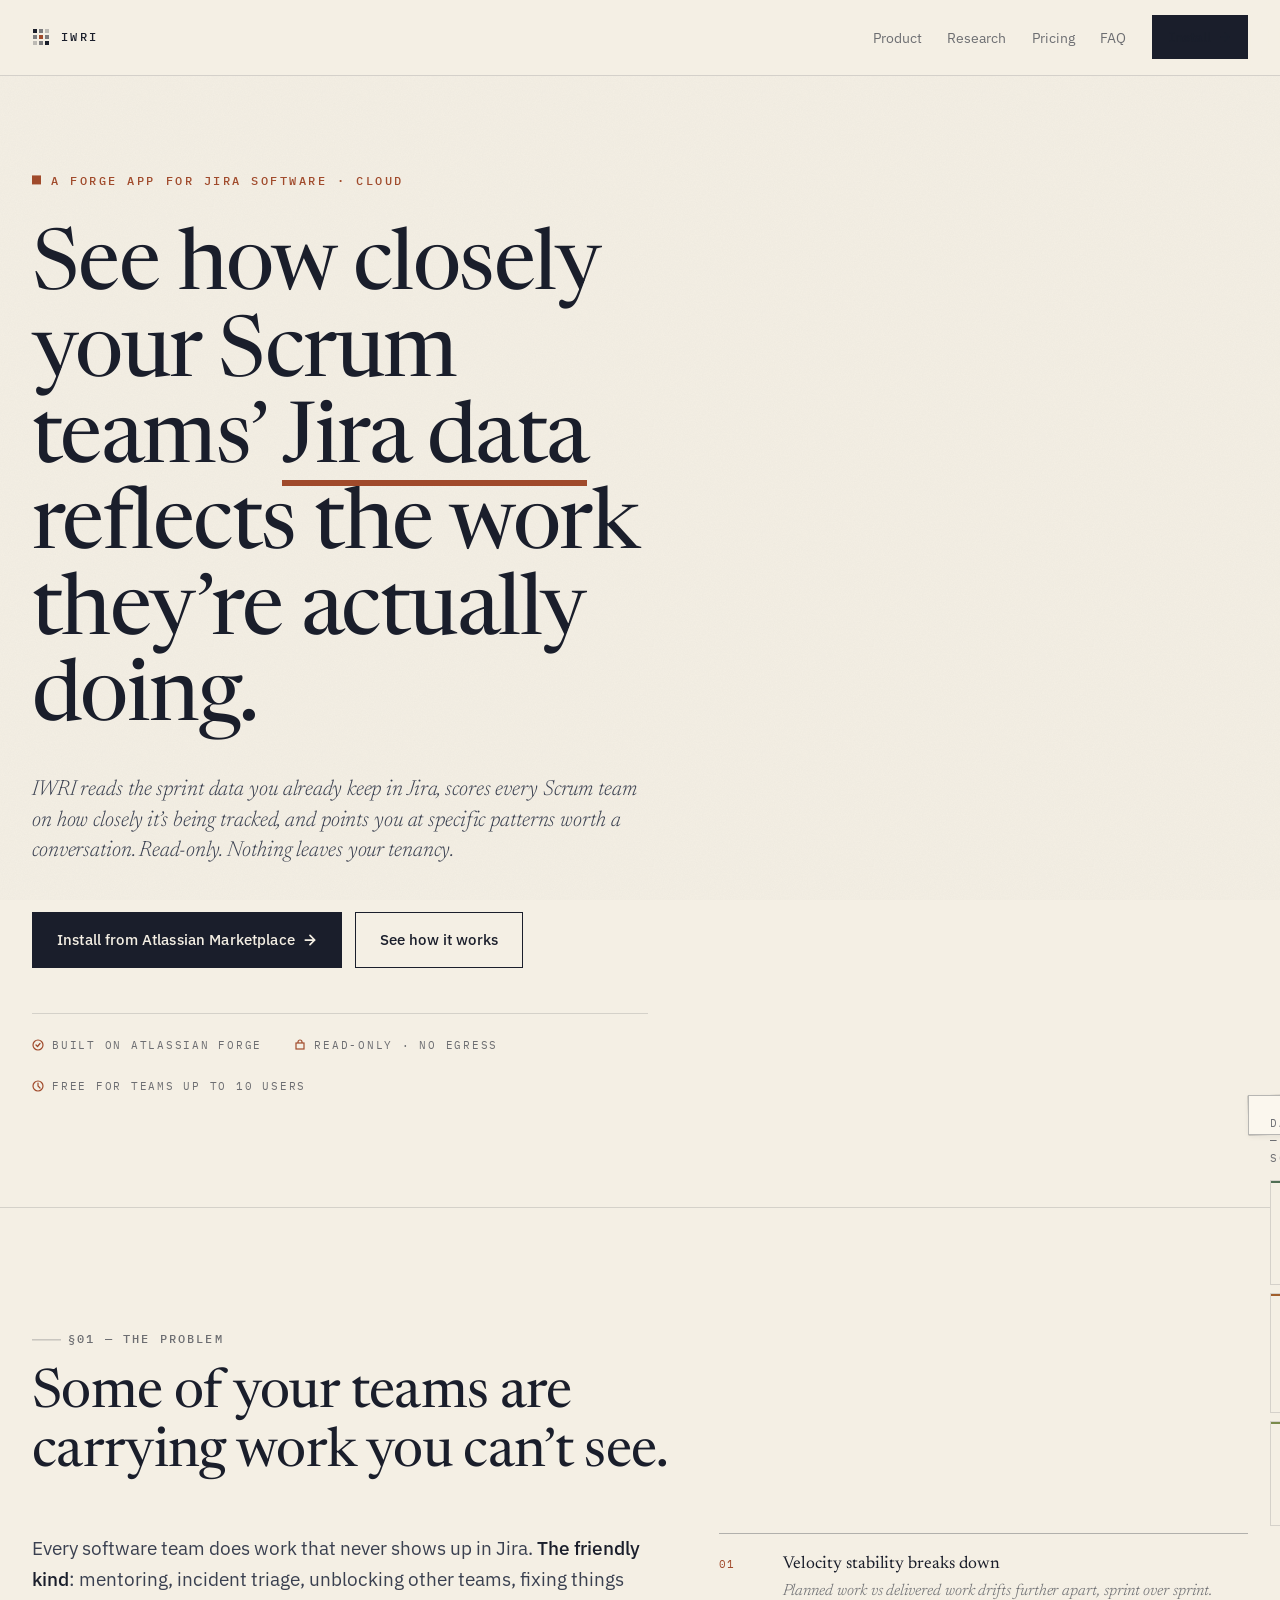
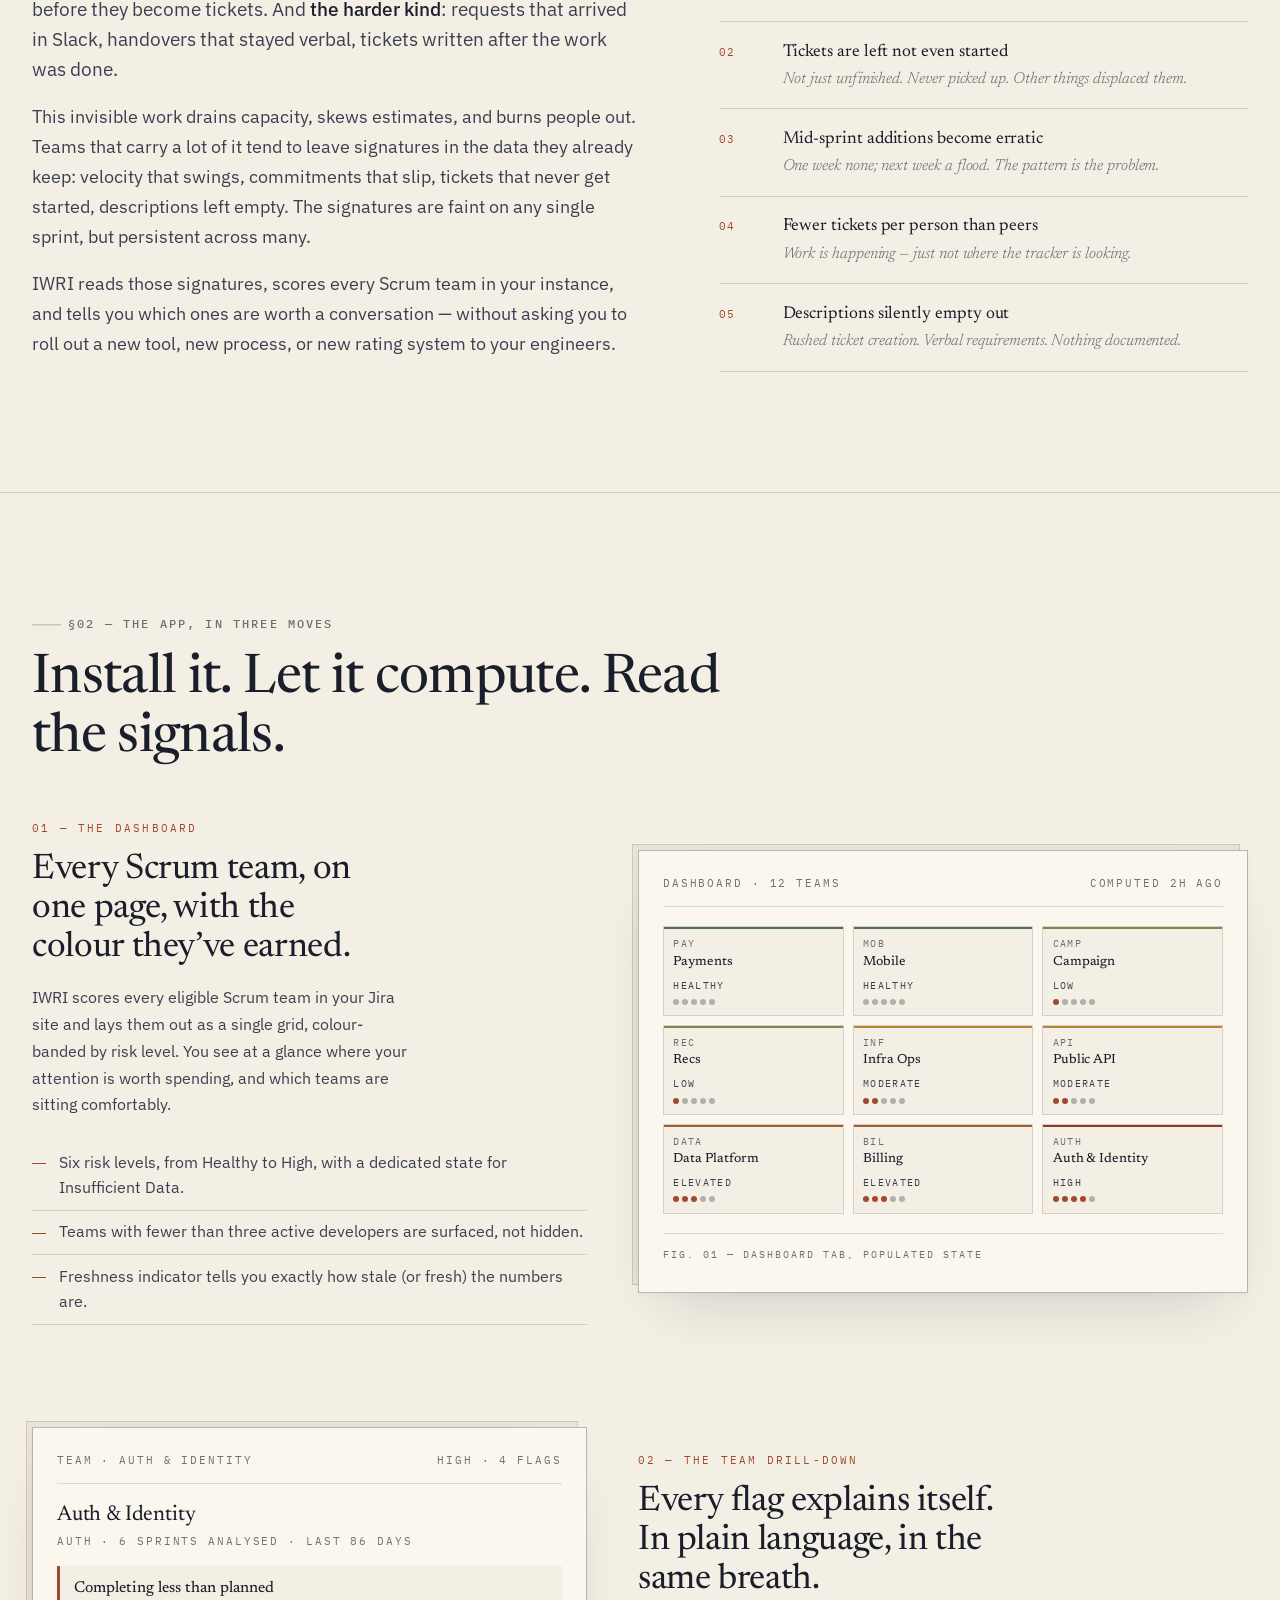
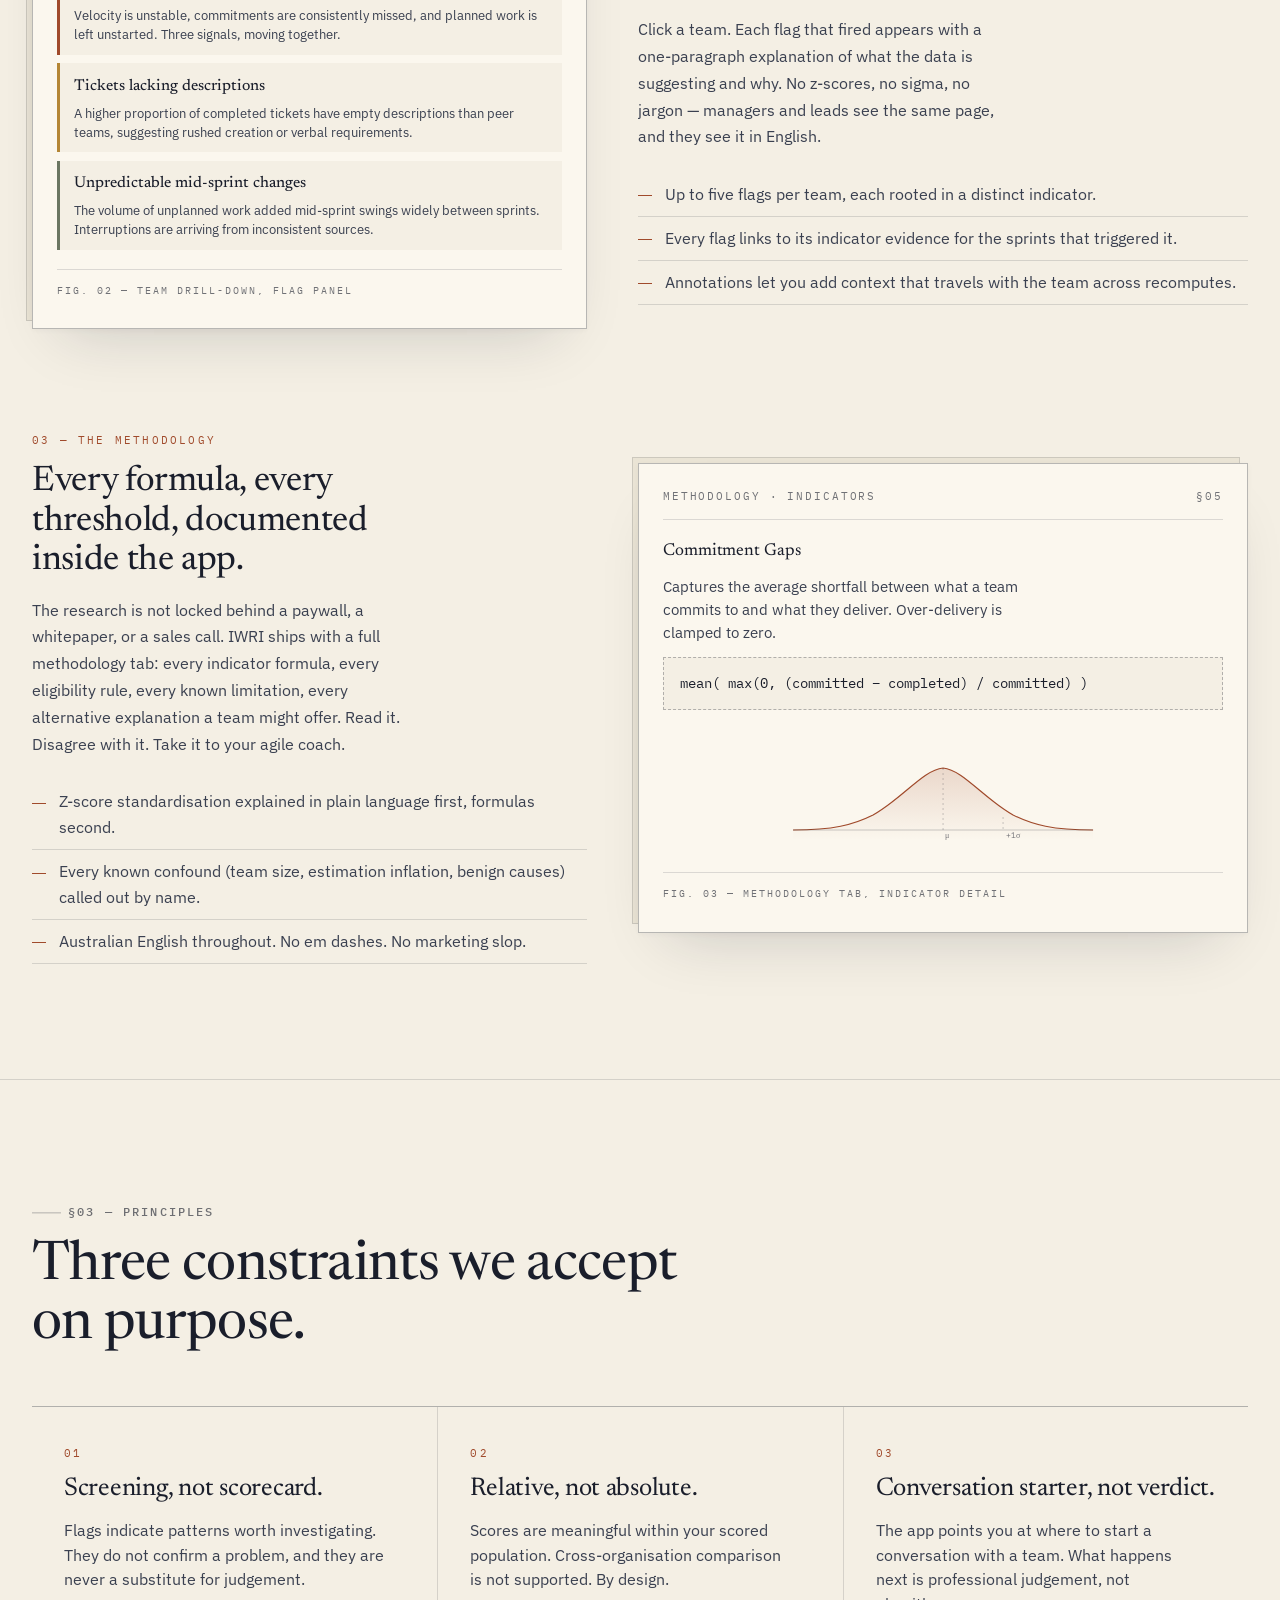
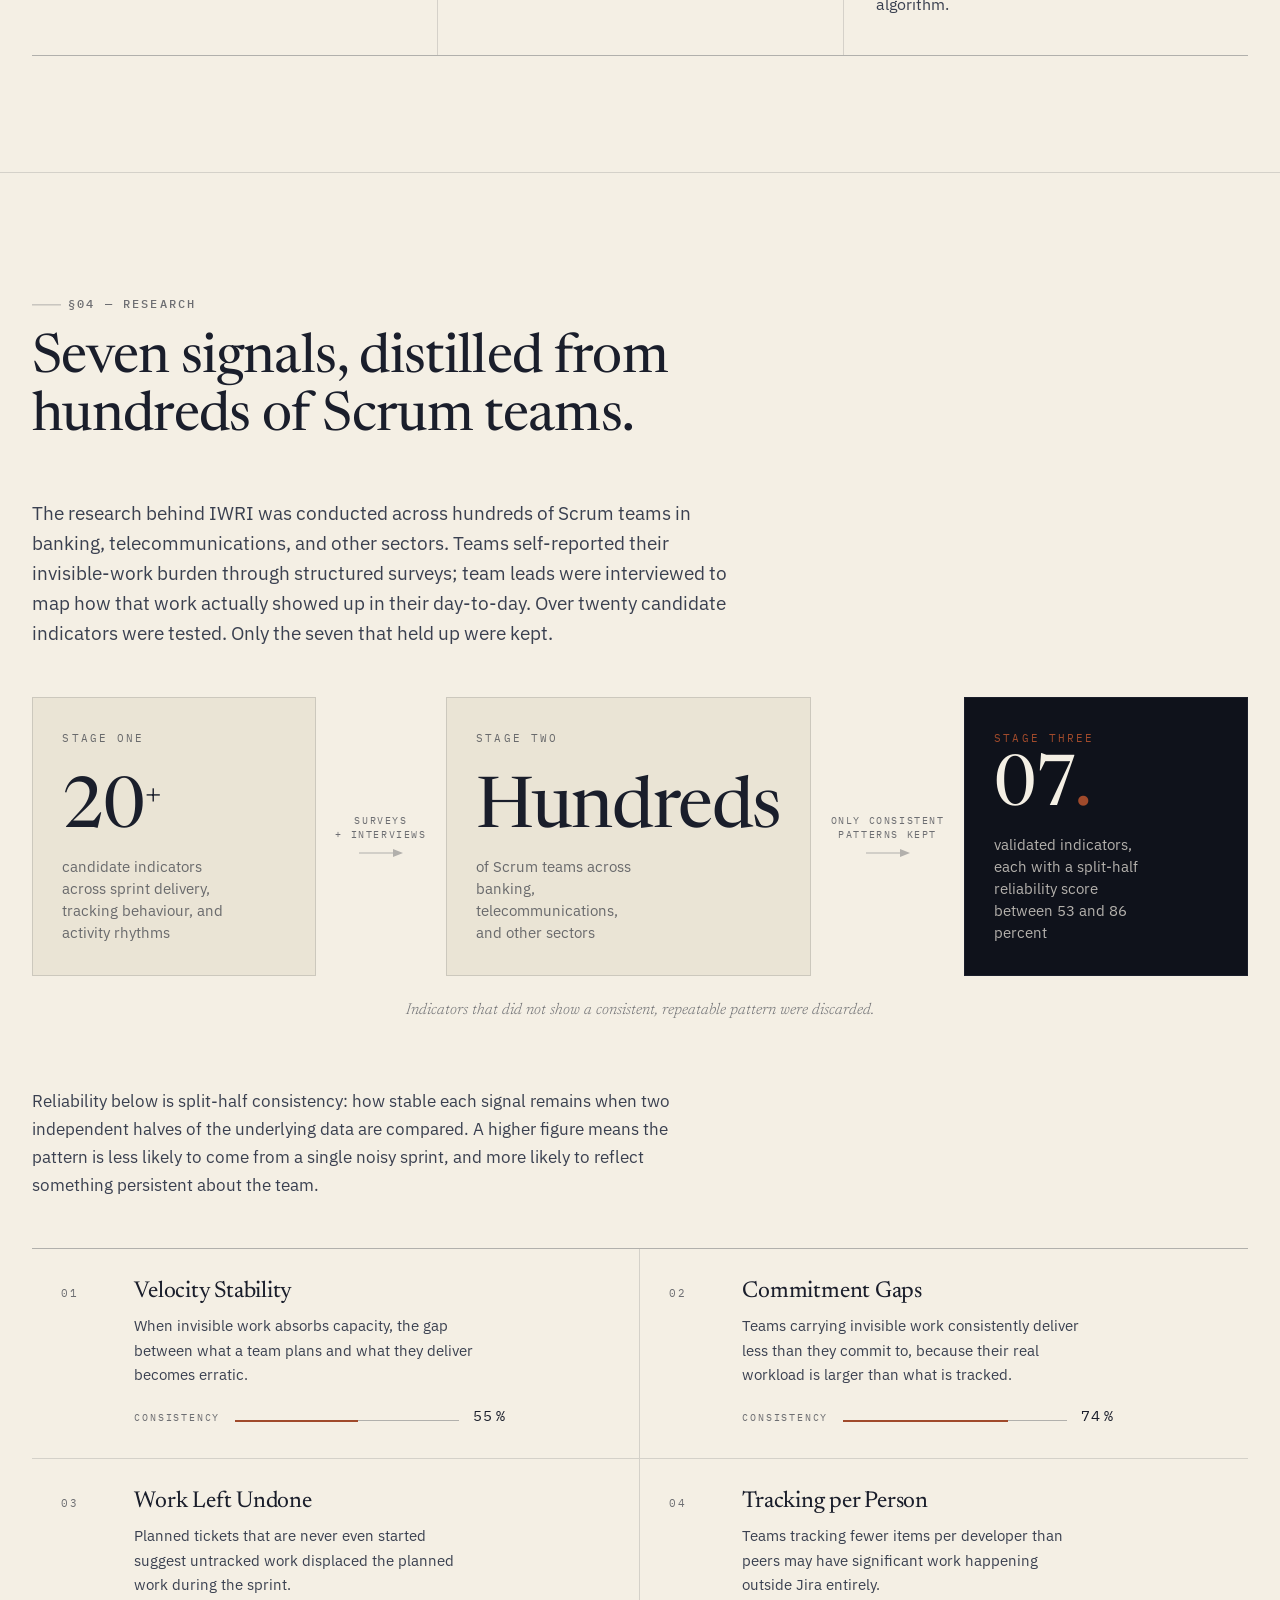
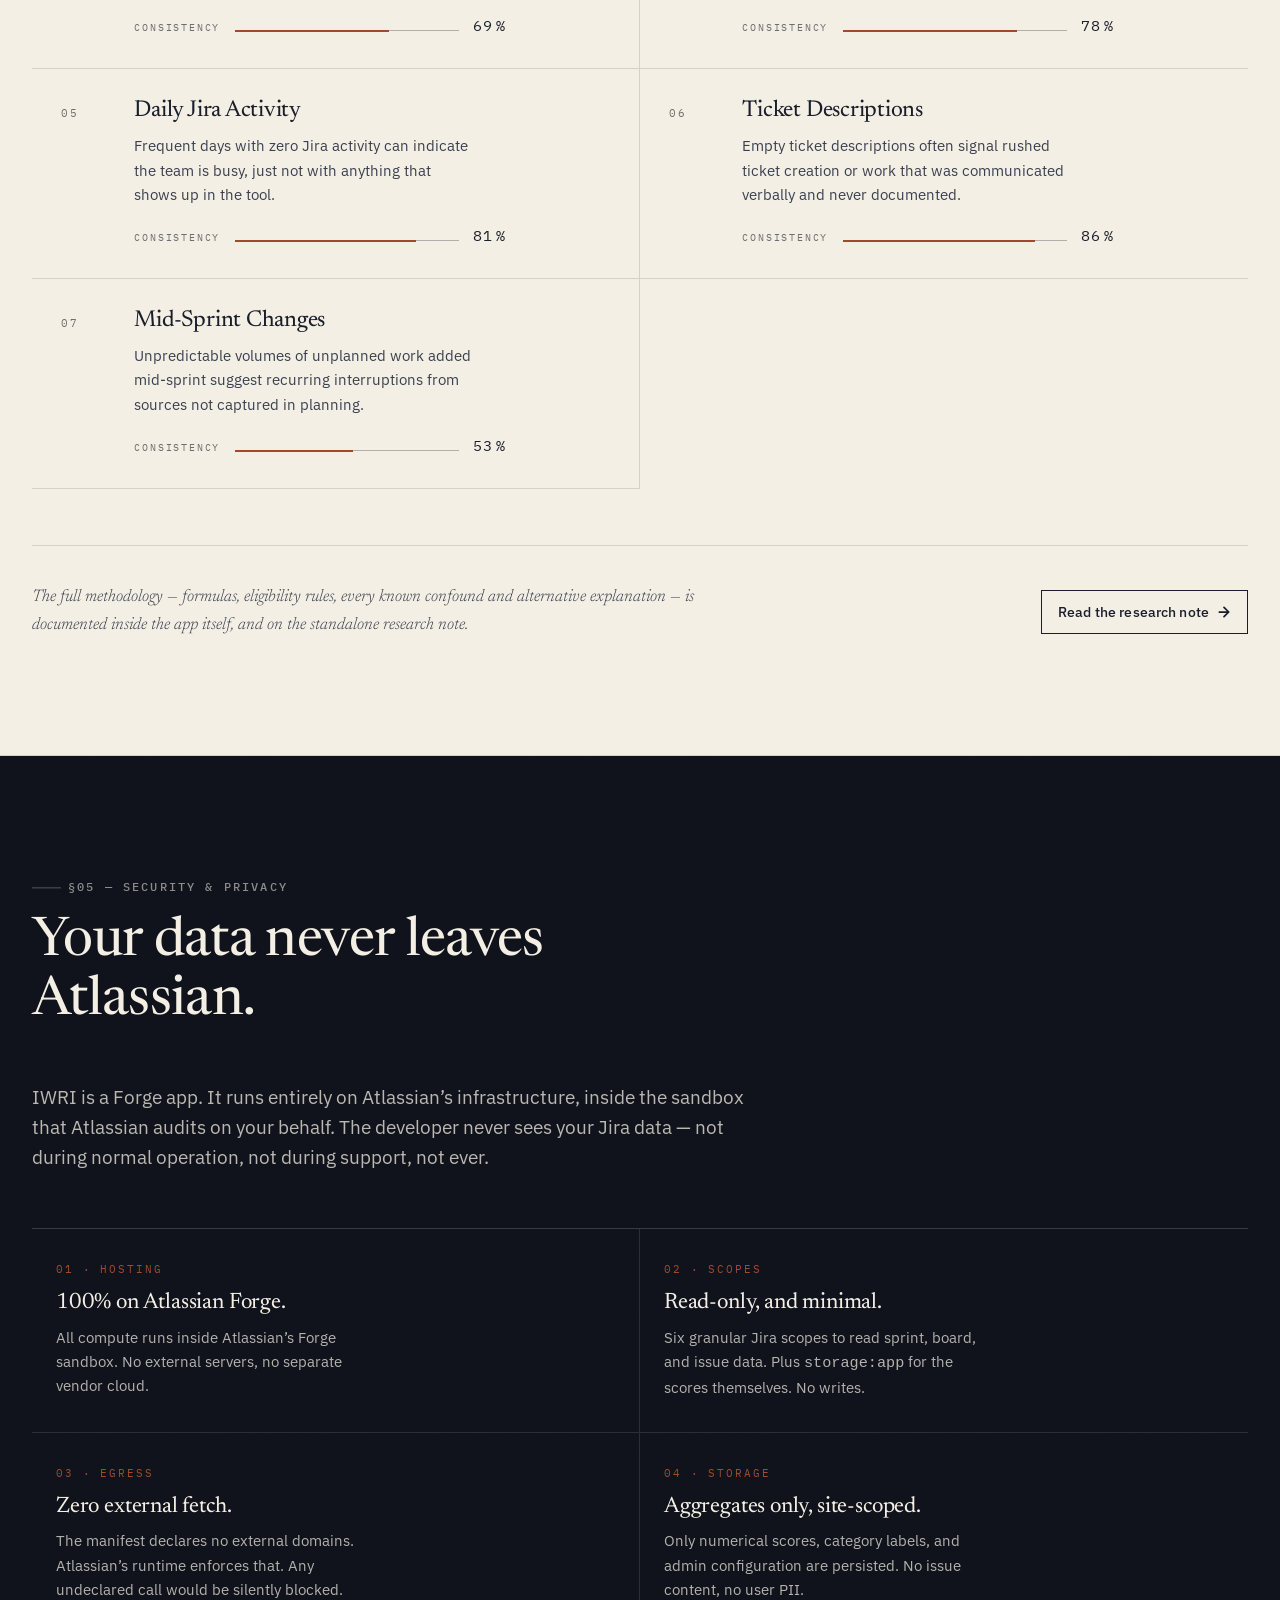
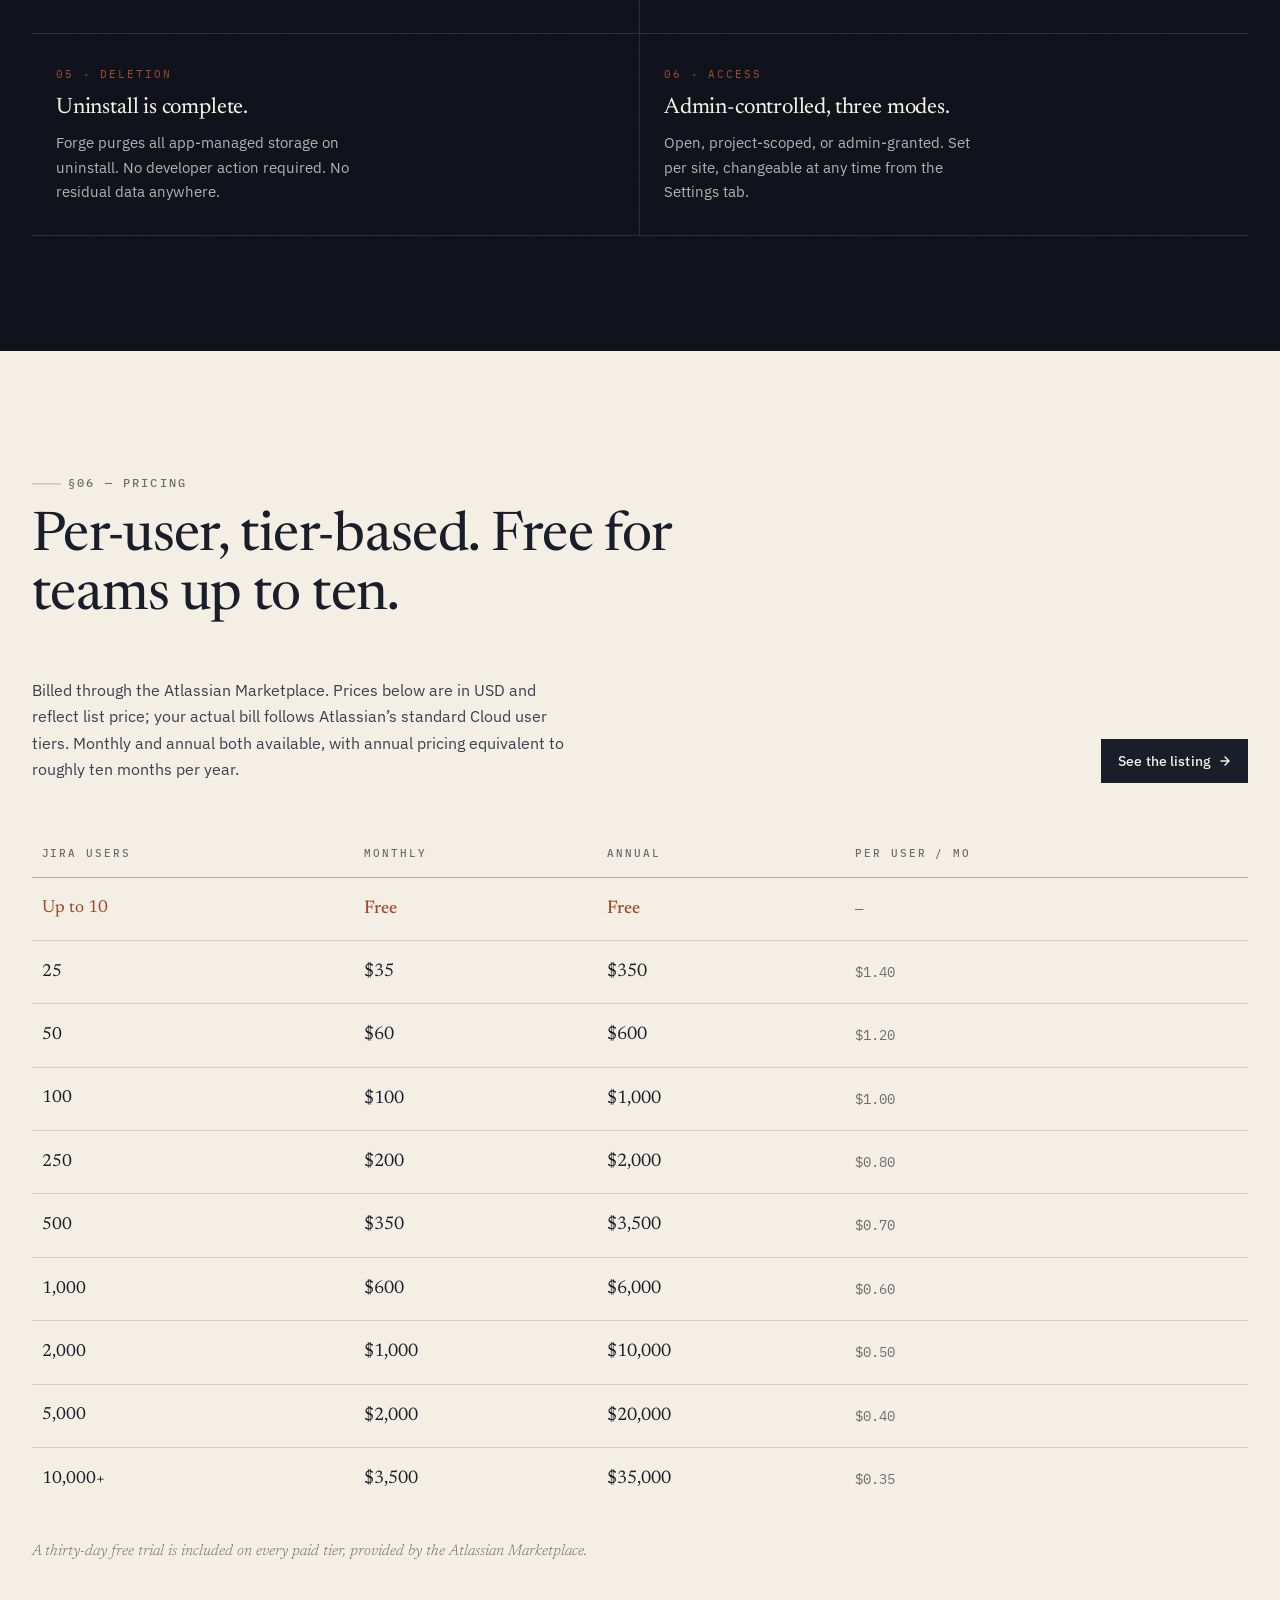
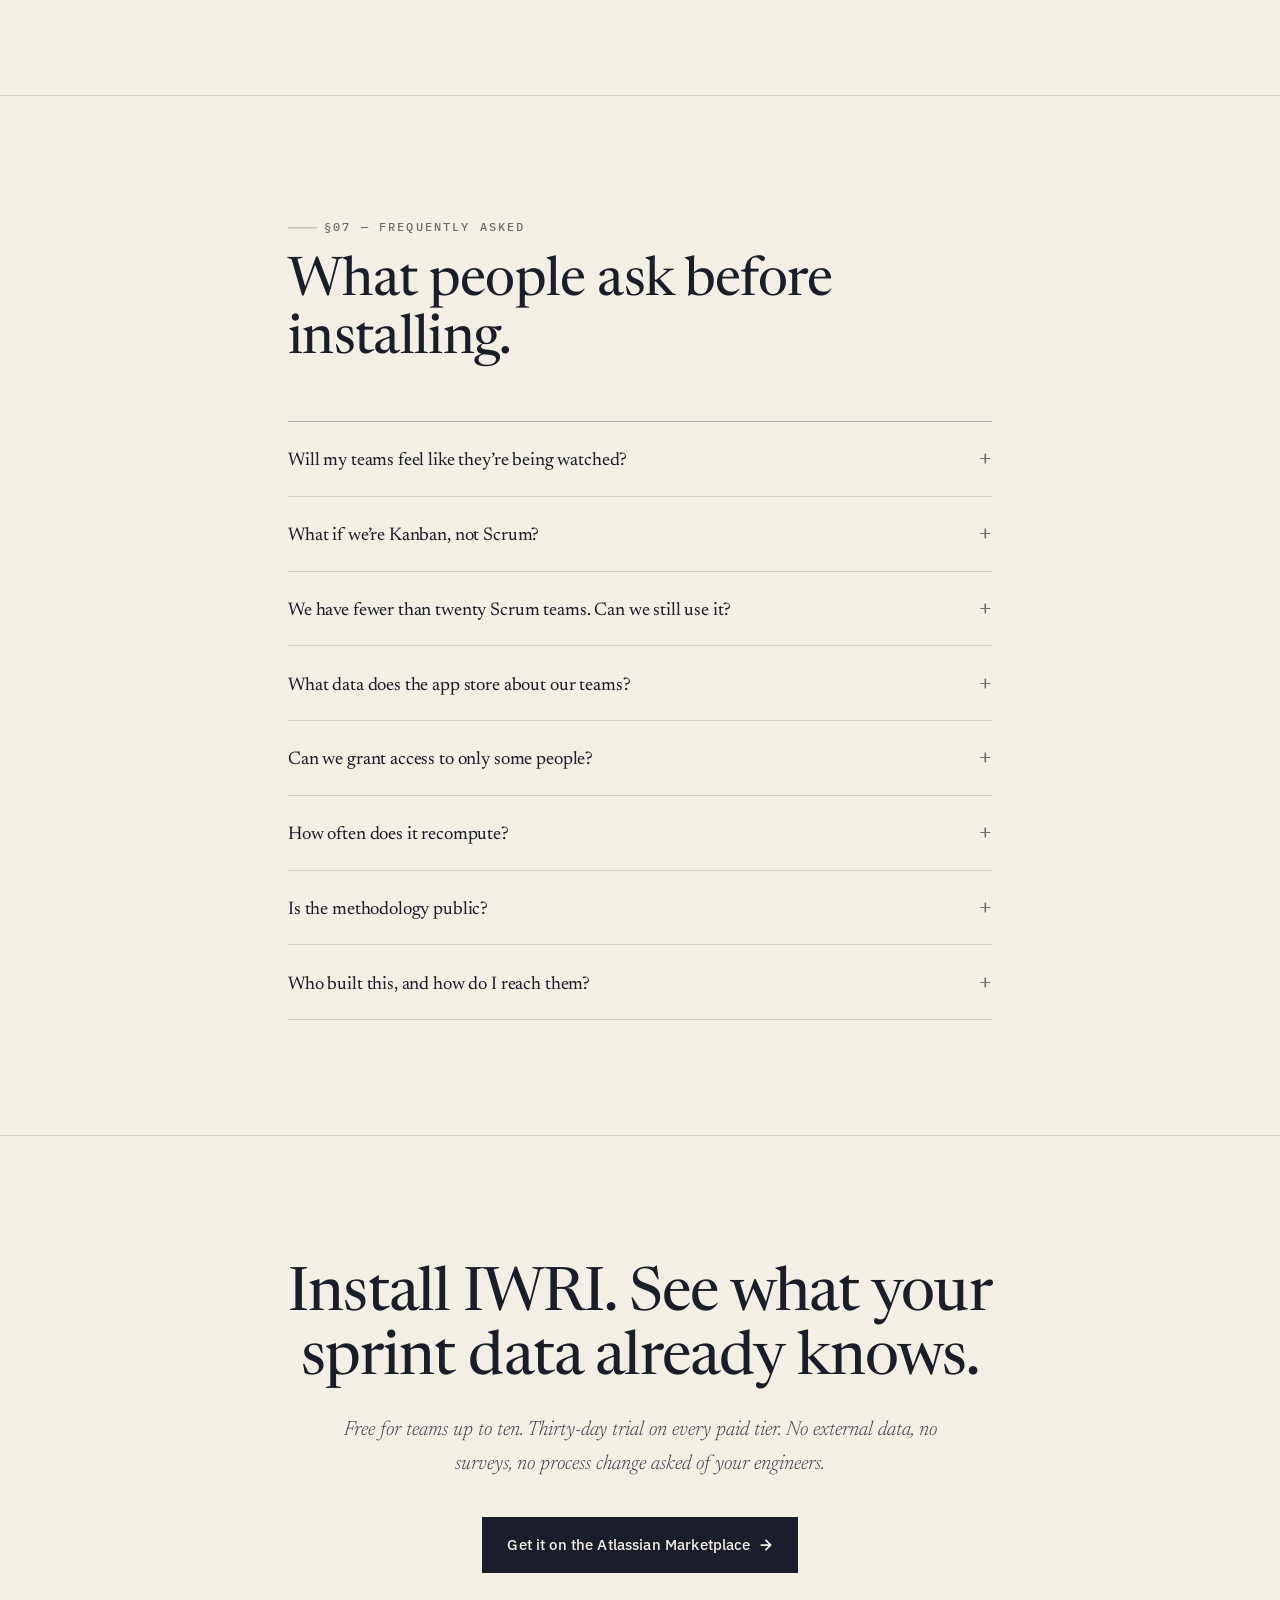
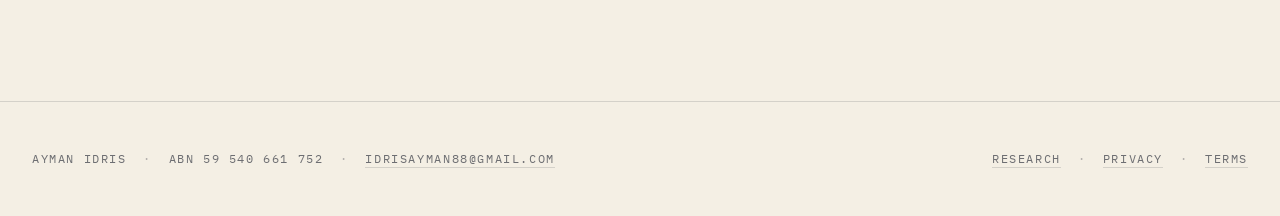
==== about.html @ 26ee46e1 "Add main IWRI landing page (about.html)" ====
<!DOCTYPE html>
<html lang="en-AU">
<head>
  <meta charset="UTF-8">
  <meta name="viewport" content="width=device-width, initial-scale=1.0">
  <title>Invisible Work Risk Index &mdash; See how closely your Scrum teams&rsquo; Jira data reflects the work they&rsquo;re actually doing</title>
  <meta name="description" content="IWRI is a Forge app for Jira that scores every Scrum team on how closely their sprint data reflects the work they're actually doing. Research-grounded, read-only, nothing leaves your Jira tenancy.">
  <link rel="preconnect" href="https://fonts.googleapis.com">
  <link rel="preconnect" href="https://fonts.gstatic.com" crossorigin>
  <link href="https://fonts.googleapis.com/css2?family=Newsreader:ital,opsz,wght@0,6..72,300..700;1,6..72,300..500&family=IBM+Plex+Sans:wght@300;400;500;600&family=IBM+Plex+Mono:wght@400;500&display=swap" rel="stylesheet">
  <style>
    :root {
      --paper: #F4EFE4;
      --paper-deep: #EAE4D5;
      --paper-card: #FBF7EE;
      --ink: #1A1E2B;
      --ink-deep: #0F121B;
      --ink-soft: #3A4050;
      --ink-mute: rgba(26, 30, 43, 0.62);
      --rule: rgba(26, 30, 43, 0.14);
      --rule-strong: rgba(26, 30, 43, 0.30);
      --accent: #A04A2B;
      --accent-deep: #8A3E23;
      --accent-soft: rgba(160, 74, 43, 0.14);
      --sage: #6B7661;
      --sage-soft: rgba(107, 118, 97, 0.18);
      --healthy: #4F6E54;
      --low: #7A8A4A;
      --moderate: #B48635;
      --elevated: #A15F2C;
      --high: #8C3B27;

      --serif: "Newsreader", "Iowan Old Style", Georgia, serif;
      --sans: "IBM Plex Sans", -apple-system, BlinkMacSystemFont, system-ui, sans-serif;
      --mono: "IBM Plex Mono", "SF Mono", Menlo, Consolas, monospace;

      --col: min(76rem, 100% - 2.5rem);
      --col-narrow: min(44rem, 100% - 2.5rem);
      --col-wide: min(90rem, 100% - 2.5rem);
    }

    * { box-sizing: border-box; }

    html {
      -webkit-font-smoothing: antialiased;
      -moz-osx-font-smoothing: grayscale;
      text-rendering: optimizeLegibility;
      scroll-behavior: smooth;
    }

    html, body { margin: 0; padding: 0; }

    body {
      background: var(--paper);
      color: var(--ink);
      font-family: var(--sans);
      font-size: 17px;
      line-height: 1.65;
      font-weight: 400;
      min-height: 100vh;
      position: relative;
      overflow-x: hidden;
    }

    body::before {
      content: "";
      position: fixed;
      inset: 0;
      pointer-events: none;
      z-index: 1;
      opacity: 0.42;
      mix-blend-mode: multiply;
      background-image: url("data:image/svg+xml;utf8,<svg xmlns='http://www.w3.org/2000/svg' width='220' height='220'><filter id='n'><feTurbulence type='fractalNoise' baseFrequency='0.85' numOctaves='2' stitchTiles='stitch'/><feColorMatrix values='0 0 0 0 0.10  0 0 0 0 0.12  0 0 0 0 0.17  0 0 0 0.08 0'/></filter><rect width='100%' height='100%' filter='url(%23n)'/></svg>");
    }

    main, header, footer, nav, section { position: relative; z-index: 2; }

    .col { width: var(--col); margin-inline: auto; }
    .col-narrow { width: var(--col-narrow); margin-inline: auto; }
    .col-wide { width: var(--col-wide); margin-inline: auto; }

    /* ------------------------------------------------------------------
       Typography system
       ------------------------------------------------------------------ */

    h1, h2, h3, h4 { margin: 0; font-weight: 400; }

    .kicker {
      font-family: var(--mono);
      font-weight: 500;
      font-size: 11.5px;
      letter-spacing: 0.22em;
      text-transform: uppercase;
      color: var(--ink-mute);
    }

    .section-tag {
      font-family: var(--mono);
      font-weight: 500;
      font-size: 12px;
      letter-spacing: 0.18em;
      text-transform: uppercase;
      color: var(--ink-mute);
      display: inline-flex;
      align-items: baseline;
      gap: 0.6em;
      margin-bottom: 1rem;
    }
    .section-tag::before {
      content: "";
      width: 1.8rem;
      height: 1px;
      background: var(--rule-strong);
      display: inline-block;
      transform: translateY(-0.22em);
    }

    .display {
      font-family: var(--serif);
      font-optical-sizing: auto;
      font-weight: 420;
      letter-spacing: -0.018em;
      line-height: 1.02;
      color: var(--ink);
    }
    .display em { font-style: italic; font-weight: 380; }

    .hed {
      font-family: var(--serif);
      font-optical-sizing: auto;
      font-weight: 430;
      letter-spacing: -0.012em;
      line-height: 1.08;
    }

    .deck {
      font-family: var(--serif);
      font-weight: 300;
      font-style: italic;
      line-height: 1.4;
      color: var(--ink-soft);
      letter-spacing: -0.005em;
    }

    p { margin: 0 0 1em; }
    p.lede { font-size: 1.16rem; line-height: 1.62; color: var(--ink-soft); }

    a { color: inherit; }

    /* ------------------------------------------------------------------
       Top navigation
       ------------------------------------------------------------------ */

    nav.top {
      position: sticky;
      top: 0;
      z-index: 50;
      background: rgba(244, 239, 228, 0.82);
      backdrop-filter: saturate(1.2) blur(12px);
      -webkit-backdrop-filter: saturate(1.2) blur(12px);
      border-bottom: 1px solid var(--rule);
    }
    nav.top .inner {
      display: flex;
      align-items: center;
      justify-content: space-between;
      padding: 0.95rem 0;
    }
    nav.top .mark {
      display: inline-flex;
      align-items: center;
      gap: 0.7rem;
      font-family: var(--mono);
      font-size: 12px;
      letter-spacing: 0.18em;
      text-transform: uppercase;
      color: var(--ink);
      text-decoration: none;
      font-weight: 500;
    }
    nav.top .mark svg { display: block; }
    nav.top ul {
      list-style: none;
      margin: 0;
      padding: 0;
      display: flex;
      gap: clamp(0.7rem, 2vw, 1.8rem);
      align-items: center;
    }
    nav.top ul a {
      font-family: var(--sans);
      font-size: 14px;
      color: var(--ink-mute);
      text-decoration: none;
      letter-spacing: 0;
      transition: color 0.15s;
    }
    nav.top ul a:hover { color: var(--ink); }

    .btn {
      display: inline-flex;
      align-items: center;
      gap: 0.5rem;
      padding: 0.6rem 1rem;
      background: var(--ink);
      color: var(--paper);
      text-decoration: none;
      font-family: var(--sans);
      font-size: 13.5px;
      font-weight: 500;
      letter-spacing: 0.01em;
      border: 1px solid var(--ink);
      transition: background 0.15s, color 0.15s, border-color 0.15s, transform 0.15s;
      cursor: pointer;
    }
    .btn:hover { background: var(--accent); border-color: var(--accent); }

    .btn.btn--lg {
      padding: 0.95rem 1.5rem;
      font-size: 14.5px;
    }

    .btn.btn--ghost {
      background: transparent;
      color: var(--ink);
    }
    .btn.btn--ghost:hover { background: var(--ink); color: var(--paper); }

    .btn svg { transition: transform 0.2s; }
    .btn:hover svg { transform: translateX(3px); }

    @media (max-width: 640px) {
      nav.top ul li.hide-sm { display: none; }
    }

    /* ------------------------------------------------------------------
       Hero
       ------------------------------------------------------------------ */

    header.hero {
      padding: clamp(3rem, 7vw, 6rem) 0 clamp(4rem, 9vw, 7rem);
      border-bottom: 1px solid var(--rule);
      position: relative;
    }

    .hero-grid {
      display: grid;
      grid-template-columns: 1fr;
      gap: clamp(3rem, 5vw, 4rem);
      align-items: end;
    }
    @media (min-width: 1000px) {
      .hero-grid { grid-template-columns: 1.15fr 1fr; gap: clamp(3rem, 5vw, 5rem); }
    }

    .hero-edition {
      display: inline-flex;
      align-items: baseline;
      gap: 0.9em;
      margin-bottom: 2.2rem;
    }
    .hero-edition .plate {
      display: inline-block;
      width: 0.55rem;
      height: 0.55rem;
      background: var(--accent);
      transform: translateY(-0.05em);
    }

    h1.hero-title {
      font-size: clamp(2.4rem, 6.6vw, 5.4rem);
      max-width: 18ch;
      margin-bottom: clamp(1.4rem, 2.8vw, 2rem);
    }
    h1.hero-title .accent-underline {
      position: relative;
      white-space: nowrap;
    }
    h1.hero-title .accent-underline::after {
      content: "";
      position: absolute;
      left: 0; right: 0; bottom: -0.02em;
      height: 0.07em;
      background: var(--accent);
      transform-origin: left;
      transform: scaleX(0);
      animation: underline-grow 1.2s cubic-bezier(0.22, 1, 0.36, 1) 0.9s forwards;
    }

    .hero-deck {
      font-size: clamp(1.15rem, 1.7vw, 1.4rem);
      max-width: 42rem;
      margin-bottom: clamp(2rem, 3.5vw, 2.8rem);
    }

    .hero-cta {
      display: flex;
      flex-wrap: wrap;
      gap: 0.8rem;
      align-items: center;
      margin-bottom: clamp(2rem, 4vw, 2.8rem);
    }

    .hero-trust {
      display: flex;
      flex-wrap: wrap;
      gap: 1.4rem 2rem;
      padding-top: 1.4rem;
      border-top: 1px solid var(--rule);
      font-family: var(--mono);
      font-size: 11px;
      letter-spacing: 0.16em;
      text-transform: uppercase;
      color: var(--ink-mute);
    }
    .hero-trust span { display: inline-flex; align-items: center; gap: 0.5rem; }
    .hero-trust svg { color: var(--accent); }

    /* Hero visual — a stylised product tile */
    .hero-visual {
      position: relative;
      aspect-ratio: 1 / 1.12;
      max-width: 34rem;
      margin-left: auto;
      margin-right: 0;
    }

    .hero-visual .panel {
      position: absolute;
      background: var(--paper-card);
      border: 1px solid var(--rule-strong);
      box-shadow: 0 30px 60px -25px rgba(26, 30, 43, 0.22), 0 2px 6px rgba(26, 30, 43, 0.04);
      padding: 1.2rem 1.3rem;
    }

    .hero-visual .panel--main {
      inset: 0 0 14% 14%;
    }

    .hero-visual .panel--back {
      inset: 12% 18% 22% 0;
      background: var(--paper-deep);
      opacity: 0.75;
      transform: rotate(-1.8deg);
      z-index: -1;
    }

    .hv-hed {
      font-family: var(--mono);
      font-size: 10.5px;
      letter-spacing: 0.2em;
      text-transform: uppercase;
      color: var(--ink-mute);
      margin-bottom: 0.8rem;
      display: flex;
      justify-content: space-between;
    }

    .hv-grid {
      display: grid;
      grid-template-columns: repeat(3, 1fr);
      gap: 0.5rem;
    }

    .hv-cell {
      border: 1px solid var(--rule);
      background: var(--paper);
      padding: 0.55rem 0.6rem 0.65rem;
      font-family: var(--sans);
      position: relative;
      overflow: hidden;
    }
    .hv-cell .band {
      position: absolute; top: 0; left: 0; right: 0; height: 2px;
    }
    .hv-cell.t-healthy .band { background: var(--healthy); }
    .hv-cell.t-low .band { background: var(--low); }
    .hv-cell.t-moderate .band { background: var(--moderate); }
    .hv-cell.t-elevated .band { background: var(--elevated); }
    .hv-cell.t-high .band { background: var(--high); }
    .hv-cell.t-mute .band { background: var(--rule-strong); }

    .hv-cell .pj {
      font-family: var(--mono);
      font-size: 9.5px;
      letter-spacing: 0.14em;
      color: var(--ink-mute);
      text-transform: uppercase;
    }
    .hv-cell .name {
      font-family: var(--serif);
      font-size: 0.82rem;
      font-weight: 430;
      letter-spacing: -0.004em;
      margin-top: 0.12rem;
      line-height: 1.15;
    }
    .hv-cell .lvl {
      font-family: var(--mono);
      font-size: 9.5px;
      letter-spacing: 0.14em;
      margin-top: 0.55rem;
      text-transform: uppercase;
      color: var(--ink-soft);
    }
    .hv-cell .dots {
      display: flex;
      gap: 3px;
      margin-top: 0.35rem;
    }
    .hv-cell .dots i {
      width: 6px; height: 6px; border-radius: 50%;
      background: var(--rule-strong);
      display: inline-block;
    }
    .hv-cell .dots i.on { background: var(--accent); }

    /* ------------------------------------------------------------------
       Sections, shared
       ------------------------------------------------------------------ */

    section.s {
      padding: clamp(4.5rem, 9vw, 7.5rem) 0;
      border-bottom: 1px solid var(--rule);
    }
    section.s:last-of-type { border-bottom: 0; }

    .section-head { margin-bottom: clamp(2.2rem, 4vw, 3.4rem); }
    .section-head h2 {
      font-size: clamp(2rem, 4.6vw, 3.4rem);
      max-width: 22ch;
      color: var(--ink);
    }

    /* ------------------------------------------------------------------
       §01 The problem
       ------------------------------------------------------------------ */

    .problem-grid {
      display: grid;
      grid-template-columns: 1fr;
      gap: clamp(2rem, 4vw, 3.2rem);
    }
    @media (min-width: 900px) { .problem-grid { grid-template-columns: 1.2fr 1fr; } }

    .problem-prose {
      max-width: 38rem;
      font-size: 1.1rem;
      line-height: 1.7;
      color: var(--ink-soft);
    }
    .problem-prose strong { color: var(--ink); font-weight: 500; }

    .examples {
      display: flex;
      flex-direction: column;
      gap: 0;
      border-top: 1px solid var(--rule-strong);
    }
    .example {
      display: grid;
      grid-template-columns: 3rem 1fr;
      gap: 1rem;
      padding: 1.1rem 0;
      border-bottom: 1px solid var(--rule);
      align-items: baseline;
    }
    .example .n {
      font-family: var(--mono);
      font-size: 10.5px;
      letter-spacing: 0.18em;
      color: var(--accent);
      padding-top: 0.25rem;
    }
    .example .txt {
      font-family: var(--serif);
      font-weight: 420;
      font-size: 1.08rem;
      line-height: 1.45;
      letter-spacing: -0.004em;
      color: var(--ink);
    }
    .example .txt em { color: var(--ink-mute); font-style: italic; font-weight: 320; font-size: 0.92em; display: block; margin-top: 0.2em; }

    /* ------------------------------------------------------------------
       §02 Product tour
       ------------------------------------------------------------------ */

    .tour {
      display: flex;
      flex-direction: column;
      gap: clamp(4rem, 8vw, 7rem);
    }

    .tour-row {
      display: grid;
      grid-template-columns: 1fr;
      gap: clamp(2rem, 4vw, 3.5rem);
      align-items: center;
    }
    @media (min-width: 900px) {
      .tour-row { grid-template-columns: 1fr 1.1fr; }
      .tour-row.reverse > *:first-child { order: 2; }
    }

    .tour-copy .step {
      font-family: var(--mono);
      font-size: 11px;
      letter-spacing: 0.2em;
      color: var(--accent);
      text-transform: uppercase;
      margin-bottom: 0.8rem;
    }
    .tour-copy h3 {
      font-family: var(--serif);
      font-weight: 430;
      font-size: clamp(1.6rem, 2.8vw, 2.2rem);
      letter-spacing: -0.01em;
      line-height: 1.12;
      margin-bottom: 1rem;
      max-width: 18ch;
    }
    .tour-copy p {
      font-size: 1.02rem;
      line-height: 1.65;
      color: var(--ink-soft);
      max-width: 38ch;
    }

    .tour-copy ul {
      list-style: none;
      padding: 0;
      margin: 1.4rem 0 0;
      font-size: 0.97rem;
    }
    .tour-copy ul li {
      display: flex;
      gap: 0.8rem;
      padding: 0.55rem 0;
      border-bottom: 1px solid var(--rule);
      color: var(--ink-soft);
    }
    .tour-copy ul li::before {
      content: "";
      width: 14px;
      height: 1px;
      background: var(--accent);
      margin-top: 0.85rem;
      flex-shrink: 0;
    }

    /* Mockup panels */
    .mockup {
      background: var(--paper-card);
      border: 1px solid var(--rule-strong);
      padding: 1.5rem 1.5rem 1.8rem;
      box-shadow: 0 30px 60px -30px rgba(26, 30, 43, 0.2), 0 2px 6px rgba(26, 30, 43, 0.04);
      position: relative;
    }
    .mockup::before {
      content: "";
      position: absolute;
      top: -0.45rem; left: -0.45rem;
      right: 0.45rem; bottom: 0.45rem;
      background: var(--paper-deep);
      border: 1px solid var(--rule);
      z-index: -1;
    }
    .mockup .bar {
      display: flex;
      justify-content: space-between;
      align-items: center;
      padding-bottom: 0.85rem;
      border-bottom: 1px solid var(--rule);
      margin-bottom: 1.2rem;
      font-family: var(--mono);
      font-size: 10.5px;
      letter-spacing: 0.18em;
      text-transform: uppercase;
      color: var(--ink-mute);
    }
    .mockup .fig {
      font-family: var(--mono);
      font-size: 10px;
      letter-spacing: 0.2em;
      color: var(--ink-mute);
      margin-top: 1.2rem;
      padding-top: 0.8rem;
      border-top: 1px solid var(--rule);
      text-transform: uppercase;
    }

    /* Mockup 1: dashboard grid */
    .m-dash .grid {
      display: grid;
      grid-template-columns: repeat(3, 1fr);
      gap: 0.55rem;
    }
    @media (max-width: 500px) {
      .m-dash .grid { grid-template-columns: repeat(2, 1fr); }
    }

    /* Mockup 2: drill-down */
    .m-drill .title {
      font-family: var(--serif);
      font-size: 1.35rem;
      line-height: 1.15;
      font-weight: 430;
      letter-spacing: -0.008em;
      margin-bottom: 0.3rem;
    }
    .m-drill .sub {
      font-family: var(--mono);
      font-size: 10.5px;
      letter-spacing: 0.18em;
      text-transform: uppercase;
      color: var(--ink-mute);
      margin-bottom: 1rem;
    }
    .m-drill .flag {
      border-left: 3px solid var(--accent);
      padding: 0.65rem 0.9rem;
      background: var(--paper);
      margin-bottom: 0.55rem;
    }
    .m-drill .flag .fname {
      font-family: var(--serif);
      font-size: 0.98rem;
      font-weight: 450;
    }
    .m-drill .flag .fbody {
      font-size: 0.82rem;
      color: var(--ink-soft);
      line-height: 1.45;
      margin-top: 0.25rem;
    }
    .m-drill .flag.sage { border-left-color: var(--sage); }
    .m-drill .flag.amb { border-left-color: var(--moderate); }

    /* Mockup 3: methodology */
    .m-meth .formula {
      font-family: var(--mono);
      font-size: 0.88rem;
      padding: 0.95rem 1rem;
      background: var(--paper);
      border: 1px dashed var(--rule-strong);
      line-height: 1.45;
      margin: 0.8rem 0 1.1rem;
    }
    .m-meth .meta {
      font-family: var(--serif);
      font-size: 1.08rem;
      line-height: 1.4;
      font-weight: 430;
      letter-spacing: -0.004em;
      margin-bottom: 0.8rem;
    }
    .m-meth .curve {
      width: 100%;
      height: 100px;
      margin: 0.8rem 0 0.3rem;
    }

    /* ------------------------------------------------------------------
       §03 Principles
       ------------------------------------------------------------------ */

    .principles {
      display: grid;
      grid-template-columns: 1fr;
      gap: 0;
      border-top: 1px solid var(--rule-strong);
      border-bottom: 1px solid var(--rule-strong);
    }
    @media (min-width: 860px) { .principles { grid-template-columns: repeat(3, 1fr); } }

    .principle {
      padding: clamp(1.8rem, 3vw, 2.4rem) clamp(1.4rem, 2.5vw, 2rem);
      border-bottom: 1px solid var(--rule);
      display: flex;
      flex-direction: column;
      gap: 0.8rem;
    }
    @media (min-width: 860px) {
      .principle { border-bottom: 0; }
      .principle + .principle { border-left: 1px solid var(--rule); }
    }
    .principle:last-child { border-bottom: 0; }
    .principle .idx {
      font-family: var(--mono);
      font-size: 10.5px;
      letter-spacing: 0.22em;
      color: var(--accent);
    }
    .principle h3 {
      font-family: var(--serif);
      font-weight: 430;
      font-size: clamp(1.3rem, 2vw, 1.7rem);
      letter-spacing: -0.01em;
      line-height: 1.15;
    }
    .principle p {
      font-size: 0.97rem;
      line-height: 1.6;
      color: var(--ink-soft);
      margin: 0;
      max-width: 32ch;
    }

    /* ------------------------------------------------------------------
       §04 Research (funnel + seven)
       ------------------------------------------------------------------ */

    .funnel {
      display: grid;
      grid-template-columns: 1fr;
      gap: 1.2rem;
      margin: clamp(2rem, 4vw, 3rem) 0 1.2rem;
    }
    @media (min-width: 860px) {
      .funnel {
        grid-template-columns: 1fr auto 1fr auto 1fr;
        align-items: stretch;
        gap: 0;
      }
    }

    .funnel-stage {
      background: var(--paper-deep);
      border: 1px solid var(--rule);
      padding: clamp(1.6rem, 2.5vw, 2.2rem) clamp(1.4rem, 2.3vw, 2rem);
      display: flex;
      flex-direction: column;
      gap: 0.6rem;
    }
    .funnel-stage.is-final {
      background: var(--ink-deep);
      color: var(--paper);
      border-color: var(--ink);
    }
    .funnel-stat {
      font-family: var(--serif);
      font-weight: 420;
      font-size: clamp(3rem, 5.5vw, 4.8rem);
      line-height: 0.95;
      letter-spacing: -0.02em;
      color: var(--ink);
    }
    .funnel-stage.is-final .funnel-stat { color: var(--paper); }
    .funnel-stage.is-final .funnel-stat .accent-dot { color: var(--accent); }
    .funnel-label {
      font-size: 0.95rem;
      color: var(--ink-mute);
      line-height: 1.45;
      max-width: 18ch;
    }
    .funnel-stage.is-final .funnel-label { color: rgba(244, 239, 228, 0.72); }
    .funnel-tag {
      font-family: var(--mono);
      font-size: 10.5px;
      letter-spacing: 0.2em;
      text-transform: uppercase;
      color: var(--ink-mute);
      margin-bottom: auto;
    }
    .funnel-stage.is-final .funnel-tag { color: var(--accent); }
    .funnel-arrow {
      display: flex;
      flex-direction: column;
      align-items: center;
      justify-content: center;
      padding: 0 clamp(0.5rem, 1.5vw, 1.2rem);
      min-width: 8rem;
      gap: 0.4rem;
    }
    .funnel-arrow .label {
      font-family: var(--mono);
      font-size: 10px;
      letter-spacing: 0.16em;
      text-transform: uppercase;
      color: var(--ink-mute);
      text-align: center;
      line-height: 1.4;
    }
    .funnel-arrow svg { color: var(--rule-strong); }
    @media (max-width: 859px) {
      .funnel-arrow { flex-direction: row; min-width: 0; justify-content: flex-start; padding-left: 1.2rem; }
      .funnel-arrow svg { transform: rotate(90deg); width: 18px; }
    }
    .funnel-caption {
      font-family: var(--serif);
      font-style: italic;
      font-weight: 300;
      font-size: 0.98rem;
      color: var(--ink-mute);
      margin: 1.4rem 0 clamp(3rem, 5vw, 4rem);
      text-align: center;
    }

    .indicator-intro {
      max-width: 40rem;
      font-size: 1.04rem;
      line-height: 1.68;
      color: var(--ink-soft);
      margin-bottom: clamp(2.2rem, 4vw, 3rem);
    }

    .indicator-grid {
      display: grid;
      grid-template-columns: 1fr;
      gap: 0;
      border-top: 1px solid var(--rule-strong);
    }
    @media (min-width: 760px) {
      .indicator-grid { grid-template-columns: repeat(2, 1fr); }
    }
    .indicator {
      border-bottom: 1px solid var(--rule);
      padding: clamp(1.4rem, 2.3vw, 2rem) 0;
      display: grid;
      grid-template-columns: 3.2rem 1fr;
      gap: clamp(0.9rem, 1.8vw, 1.4rem);
      align-items: start;
    }
    @media (min-width: 760px) {
      .indicator { padding-inline: clamp(1.2rem, 2.3vw, 1.8rem); }
      .indicator:nth-child(odd) { border-right: 1px solid var(--rule); }
    }
    .indicator-num {
      font-family: var(--mono);
      font-size: 11px;
      letter-spacing: 0.18em;
      color: var(--ink-mute);
      padding-top: 0.35rem;
    }
    .indicator-body h3 {
      font-family: var(--serif);
      font-size: clamp(1.25rem, 1.8vw, 1.5rem);
      font-weight: 440;
      letter-spacing: -0.01em;
      line-height: 1.15;
      margin-bottom: 0.5rem;
    }
    .indicator-body p {
      font-size: 0.96rem;
      line-height: 1.6;
      color: var(--ink-soft);
      margin: 0 0 1.1rem;
      max-width: 38ch;
    }
    .reliability {
      display: flex;
      align-items: baseline;
      gap: 0.9rem;
    }
    .reliability .meter {
      flex: 1;
      max-width: 14rem;
      height: 1px;
      background: var(--rule-strong);
      position: relative;
    }
    .reliability .meter::after {
      content: "";
      position: absolute;
      inset: 0 100% 0 0;
      background: var(--accent);
      height: 2px;
      top: -0.5px;
      transition: right 1.3s cubic-bezier(0.22, 1, 0.36, 1);
    }
    .reliability.is-in .meter::after { right: calc(100% - var(--fill, 0%)); }
    .reliability .pct {
      font-family: var(--mono);
      font-variant-numeric: tabular-nums;
      font-size: 0.92rem;
      letter-spacing: 0.04em;
      min-width: 3.5em;
    }
    .reliability .pct-label {
      font-family: var(--mono);
      font-size: 10px;
      letter-spacing: 0.18em;
      text-transform: uppercase;
      color: var(--ink-mute);
    }

    .research-footnote {
      margin-top: clamp(2.5rem, 5vw, 3.5rem);
      padding-top: clamp(2rem, 3vw, 2.5rem);
      border-top: 1px solid var(--rule);
      display: flex;
      gap: 1.5rem;
      flex-wrap: wrap;
      align-items: center;
      justify-content: space-between;
    }
    .research-footnote .note {
      font-family: var(--serif);
      font-style: italic;
      font-weight: 300;
      font-size: 1.05rem;
      color: var(--ink-soft);
      max-width: 42rem;
    }

    /* ------------------------------------------------------------------
       §05 Dark block — security & privacy
       ------------------------------------------------------------------ */

    section.s--dark {
      background: var(--ink-deep);
      color: var(--paper);
      border: 0;
    }
    section.s--dark::before {
      content: "";
      position: absolute;
      inset: 0;
      pointer-events: none;
      opacity: 0.5;
      mix-blend-mode: soft-light;
      background-image: url("data:image/svg+xml;utf8,<svg xmlns='http://www.w3.org/2000/svg' width='220' height='220'><filter id='n'><feTurbulence type='fractalNoise' baseFrequency='0.85' numOctaves='2' stitchTiles='stitch'/><feColorMatrix values='0 0 0 0 0.96  0 0 0 0 0.94  0 0 0 0 0.88  0 0 0 0.07 0'/></filter><rect width='100%' height='100%' filter='url(%23n)'/></svg>");
    }
    section.s--dark .section-tag { color: rgba(244, 239, 228, 0.55); }
    section.s--dark .section-tag::before { background: rgba(244, 239, 228, 0.3); }
    section.s--dark .section-head h2 { color: var(--paper); }
    section.s--dark .lede { color: rgba(244, 239, 228, 0.75); }

    .security-grid {
      display: grid;
      grid-template-columns: 1fr;
      gap: 0;
      margin-top: clamp(2.5rem, 5vw, 3.5rem);
      border-top: 1px solid rgba(244, 239, 228, 0.18);
    }
    @media (min-width: 760px) {
      .security-grid { grid-template-columns: repeat(2, 1fr); }
    }
    .security-item {
      padding: clamp(1.4rem, 3vw, 2rem) clamp(1rem, 2vw, 1.5rem);
      border-bottom: 1px solid rgba(244, 239, 228, 0.12);
      display: flex;
      flex-direction: column;
      gap: 0.5rem;
    }
    @media (min-width: 760px) {
      .security-item:nth-child(odd) { border-right: 1px solid rgba(244, 239, 228, 0.12); }
    }
    .security-item .tag {
      font-family: var(--mono);
      font-size: 10.5px;
      letter-spacing: 0.18em;
      text-transform: uppercase;
      color: var(--accent);
      margin-bottom: 0.3rem;
    }
    .security-item h3 {
      font-family: var(--serif);
      font-weight: 430;
      font-size: 1.4rem;
      letter-spacing: -0.008em;
      line-height: 1.15;
      color: var(--paper);
    }
    .security-item p {
      font-size: 0.95rem;
      color: rgba(244, 239, 228, 0.72);
      line-height: 1.6;
      max-width: 36ch;
      margin: 0;
    }

    /* ------------------------------------------------------------------
       §06 Pricing
       ------------------------------------------------------------------ */

    .pricing-head {
      display: grid;
      grid-template-columns: 1fr;
      gap: clamp(1rem, 3vw, 2rem);
      align-items: end;
      margin-bottom: clamp(2rem, 4vw, 3rem);
    }
    @media (min-width: 900px) {
      .pricing-head { grid-template-columns: 1.2fr 1fr; }
    }
    .pricing-head p {
      font-size: 1rem;
      color: var(--ink-soft);
      max-width: 34rem;
      margin: 0;
    }

    .pricing-table {
      width: 100%;
      border-collapse: collapse;
      font-family: var(--sans);
      font-size: 0.95rem;
    }
    .pricing-table thead th {
      text-align: left;
      font-family: var(--mono);
      font-size: 10.5px;
      letter-spacing: 0.18em;
      text-transform: uppercase;
      color: var(--ink-mute);
      font-weight: 500;
      padding: 0.9rem 0.6rem;
      border-bottom: 1px solid var(--rule-strong);
    }
    .pricing-table td {
      padding: 1rem 0.6rem;
      border-bottom: 1px solid var(--rule);
      vertical-align: middle;
    }
    .pricing-table tr:last-child td { border-bottom: 0; }
    .pricing-table td.tier {
      font-family: var(--serif);
      font-size: 1.1rem;
      font-weight: 440;
      color: var(--ink);
    }
    .pricing-table td.price {
      font-family: var(--serif);
      font-variant-numeric: tabular-nums;
      font-size: 1.15rem;
      color: var(--ink);
      font-weight: 430;
    }
    .pricing-table td.rate {
      font-family: var(--mono);
      font-size: 0.85rem;
      color: var(--ink-mute);
      font-variant-numeric: tabular-nums;
    }
    .pricing-table tr.is-free td.tier { color: var(--accent); }
    .pricing-table tr.is-free td.price { color: var(--accent); font-weight: 500; }

    .pricing-note {
      margin-top: 1.8rem;
      font-family: var(--serif);
      font-style: italic;
      font-weight: 300;
      color: var(--ink-mute);
      font-size: 0.95rem;
    }

    /* ------------------------------------------------------------------
       §07 FAQ
       ------------------------------------------------------------------ */

    .faq {
      display: grid;
      grid-template-columns: 1fr;
      gap: 0;
      border-top: 1px solid var(--rule-strong);
    }
    .faq details {
      border-bottom: 1px solid var(--rule);
      padding: 1.2rem 0;
    }
    .faq summary {
      cursor: pointer;
      list-style: none;
      display: flex;
      justify-content: space-between;
      align-items: baseline;
      gap: 1rem;
      font-family: var(--serif);
      font-weight: 430;
      font-size: 1.15rem;
      letter-spacing: -0.008em;
      color: var(--ink);
      transition: color 0.15s;
    }
    .faq summary:hover { color: var(--accent); }
    .faq summary::-webkit-details-marker { display: none; }
    .faq summary::after {
      content: "+";
      font-family: var(--mono);
      font-size: 1.3rem;
      color: var(--ink-mute);
      font-weight: 400;
      transition: transform 0.2s, color 0.15s;
      flex-shrink: 0;
    }
    .faq details[open] summary::after { content: "–"; color: var(--accent); }
    .faq details p {
      margin: 0.8rem 0 0;
      color: var(--ink-soft);
      font-size: 0.98rem;
      line-height: 1.65;
      max-width: 56ch;
    }

    /* ------------------------------------------------------------------
       §08 Final CTA
       ------------------------------------------------------------------ */

    section.cta {
      text-align: center;
      padding: clamp(5rem, 10vw, 8rem) 0;
      border-bottom: 1px solid var(--rule);
    }
    section.cta h2 {
      font-family: var(--serif);
      font-weight: 430;
      font-size: clamp(2.2rem, 5vw, 3.8rem);
      letter-spacing: -0.015em;
      line-height: 1.05;
      max-width: 20ch;
      margin: 0 auto 1.4rem;
    }
    section.cta p {
      font-family: var(--serif);
      font-style: italic;
      font-weight: 300;
      font-size: clamp(1.05rem, 1.6vw, 1.3rem);
      color: var(--ink-soft);
      max-width: 40rem;
      margin: 0 auto 2.2rem;
    }

    /* ------------------------------------------------------------------
       Footer
       ------------------------------------------------------------------ */

    footer {
      padding: clamp(2rem, 4vw, 3rem) 0 clamp(2.2rem, 4vw, 3rem);
      font-family: var(--mono);
      font-size: 11.5px;
      letter-spacing: 0.14em;
      text-transform: uppercase;
      color: var(--ink-mute);
    }
    .footer-grid {
      display: flex;
      flex-wrap: wrap;
      justify-content: space-between;
      gap: 1.4rem 2rem;
    }
    .footer-grid a {
      color: var(--ink-mute);
      text-decoration: none;
      border-bottom: 1px solid var(--rule);
      padding-bottom: 1px;
      transition: color 0.15s, border-color 0.15s;
    }
    .footer-grid a:hover { color: var(--accent); border-color: var(--accent); }
    .footer-grid .dot { display: inline-block; padding: 0 0.5rem; color: var(--rule-strong); }

    /* ------------------------------------------------------------------
       Animations
       ------------------------------------------------------------------ */

    @keyframes underline-grow { to { transform: scaleX(1); } }
    @keyframes lift-in {
      from { opacity: 0; transform: translateY(14px); }
      to { opacity: 1; transform: translateY(0); }
    }

    .hero-edition,
    h1.hero-title,
    .hero-deck,
    .hero-cta,
    .hero-trust,
    .hero-visual {
      opacity: 0;
      animation: lift-in 0.9s cubic-bezier(0.22, 1, 0.36, 1) forwards;
    }
    .hero-edition { animation-delay: 0.12s; }
    h1.hero-title { animation-delay: 0.28s; }
    .hero-deck { animation-delay: 0.5s; }
    .hero-cta { animation-delay: 0.7s; }
    .hero-trust { animation-delay: 0.85s; }
    .hero-visual { animation-delay: 0.45s; }

    .reveal {
      opacity: 0;
      transform: translateY(18px);
      transition: opacity 0.9s cubic-bezier(0.22, 1, 0.36, 1), transform 0.9s cubic-bezier(0.22, 1, 0.36, 1);
    }
    .reveal.is-in { opacity: 1; transform: none; }

    @media (prefers-reduced-motion: reduce) {
      *, *::before, *::after { animation: none !important; transition: none !important; }
      .hero-edition, h1.hero-title, .hero-deck, .hero-cta, .hero-trust, .hero-visual { opacity: 1; }
      h1.hero-title .accent-underline::after { transform: scaleX(1); }
      .reveal { opacity: 1; transform: none; }
      .reliability .meter::after { right: calc(100% - var(--fill, 0%)); }
    }

    ::selection { background: var(--accent); color: var(--paper); }
  </style>
</head>
<body>

<!-- ========================================================================
     TOP NAV
     ======================================================================== -->
<nav class="top">
  <div class="col inner">
    <a href="#top" class="mark">
      <svg width="18" height="18" viewBox="0 0 18 18" aria-hidden="true">
        <rect x="1" y="1" width="4" height="4" fill="currentColor"/>
        <rect x="7" y="1" width="4" height="4" fill="currentColor" opacity="0.55"/>
        <rect x="13" y="1" width="4" height="4" fill="currentColor" opacity="0.25"/>
        <rect x="1" y="7" width="4" height="4" fill="currentColor" opacity="0.55"/>
        <rect x="7" y="7" width="4" height="4" fill="#A04A2B"/>
        <rect x="13" y="7" width="4" height="4" fill="currentColor" opacity="0.55"/>
        <rect x="1" y="13" width="4" height="4" fill="currentColor" opacity="0.25"/>
        <rect x="7" y="13" width="4" height="4" fill="currentColor" opacity="0.55"/>
        <rect x="13" y="13" width="4" height="4" fill="currentColor"/>
      </svg>
      IWRI
    </a>
    <ul>
      <li class="hide-sm"><a href="#tour">Product</a></li>
      <li class="hide-sm"><a href="#research">Research</a></li>
      <li class="hide-sm"><a href="#pricing">Pricing</a></li>
      <li class="hide-sm"><a href="#faq">FAQ</a></li>
      <li><a href="#install" class="btn">Install<svg width="12" height="12" viewBox="0 0 12 12" fill="none"><path d="M2 6h8M6 2l4 4-4 4" stroke="currentColor" stroke-width="1.5" stroke-linecap="round" stroke-linejoin="round"/></svg></a></li>
    </ul>
  </div>
</nav>

<!-- ========================================================================
     HERO
     ======================================================================== -->
<header id="top" class="hero">
  <div class="col">
    <div class="hero-grid">
      <div>
        <div class="hero-edition kicker">
          <span class="plate" aria-hidden="true"></span>
          <span style="color: var(--accent);">A Forge app for Jira Software &middot; Cloud</span>
        </div>

        <h1 class="hero-title display">
          See how closely your Scrum teams&rsquo; <span class="accent-underline">Jira data</span> reflects the work they&rsquo;re actually doing.
        </h1>

        <p class="hero-deck deck">
          IWRI reads the sprint data you already keep in Jira, scores every Scrum team on how
          closely it&rsquo;s being tracked, and points you at specific patterns worth a conversation.
          Read-only. Nothing leaves your tenancy.
        </p>

        <div class="hero-cta">
          <a href="#install" class="btn btn--lg">
            Install from Atlassian Marketplace
            <svg width="14" height="14" viewBox="0 0 12 12" fill="none"><path d="M2 6h8M6 2l4 4-4 4" stroke="currentColor" stroke-width="1.5" stroke-linecap="round" stroke-linejoin="round"/></svg>
          </a>
          <a href="#tour" class="btn btn--lg btn--ghost">See how it works</a>
        </div>

        <div class="hero-trust">
          <span><svg width="12" height="12" viewBox="0 0 12 12" fill="none"><circle cx="6" cy="6" r="5" stroke="currentColor" stroke-width="1.2"/><path d="M4 6l1.5 1.5L8 4.5" stroke="currentColor" stroke-width="1.3" stroke-linecap="round" stroke-linejoin="round"/></svg> Built on Atlassian Forge</span>
          <span><svg width="12" height="12" viewBox="0 0 12 12" fill="none"><rect x="2" y="4" width="8" height="6" stroke="currentColor" stroke-width="1.2"/><path d="M4 4V3a2 2 0 014 0v1" stroke="currentColor" stroke-width="1.2"/></svg> Read-only &middot; no egress</span>
          <span><svg width="12" height="12" viewBox="0 0 12 12" fill="none"><circle cx="6" cy="6" r="5" stroke="currentColor" stroke-width="1.2"/><path d="M6 3v3l2 2" stroke="currentColor" stroke-width="1.2" stroke-linecap="round"/></svg> Free for teams up to 10 users</span>
        </div>
      </div>

      <!-- Stylised product tile -->
      <div class="hero-visual" aria-hidden="true">
        <div class="panel panel--back"></div>
        <div class="panel panel--main">
          <div class="hv-hed">
            <span>Dashboard &mdash; 9 teams scored</span>
            <span>Apr 2026</span>
          </div>
          <div class="hv-grid">
            <div class="hv-cell t-healthy"><span class="band"></span><div class="pj">PAY</div><div class="name">Payments</div><div class="lvl">Healthy</div><div class="dots"><i></i><i></i><i></i><i></i><i></i></div></div>
            <div class="hv-cell t-low"><span class="band"></span><div class="pj">CAMP</div><div class="name">Campaign</div><div class="lvl">Low</div><div class="dots"><i class="on"></i><i></i><i></i><i></i><i></i></div></div>
            <div class="hv-cell t-moderate"><span class="band"></span><div class="pj">INF</div><div class="name">Infra Ops</div><div class="lvl">Moderate</div><div class="dots"><i class="on"></i><i class="on"></i><i></i><i></i><i></i></div></div>
            <div class="hv-cell t-elevated"><span class="band"></span><div class="pj">DATA</div><div class="name">Data Platform</div><div class="lvl">Elevated</div><div class="dots"><i class="on"></i><i class="on"></i><i class="on"></i><i></i><i></i></div></div>
            <div class="hv-cell t-high"><span class="band"></span><div class="pj">AUTH</div><div class="name">Auth &amp; Identity</div><div class="lvl">High</div><div class="dots"><i class="on"></i><i class="on"></i><i class="on"></i><i class="on"></i><i></i></div></div>
            <div class="hv-cell t-healthy"><span class="band"></span><div class="pj">MOB</div><div class="name">Mobile</div><div class="lvl">Healthy</div><div class="dots"><i></i><i></i><i></i><i></i><i></i></div></div>
            <div class="hv-cell t-low"><span class="band"></span><div class="pj">REC</div><div class="name">Recs</div><div class="lvl">Low</div><div class="dots"><i class="on"></i><i></i><i></i><i></i><i></i></div></div>
            <div class="hv-cell t-moderate"><span class="band"></span><div class="pj">API</div><div class="name">Public API</div><div class="lvl">Moderate</div><div class="dots"><i class="on"></i><i class="on"></i><i></i><i></i><i></i></div></div>
            <div class="hv-cell t-mute"><span class="band"></span><div class="pj">SRE</div><div class="name">Reliability</div><div class="lvl" style="font-style: italic;">Insufficient data</div><div class="dots"><i></i><i></i><i></i><i></i><i></i></div></div>
          </div>
        </div>
      </div>

    </div>
  </div>
</header>

<main>

<!-- ========================================================================
     §01 THE PROBLEM
     ======================================================================== -->
<section class="s" id="problem">
  <div class="col">
    <div class="section-head reveal">
      <div class="section-tag">&sect;01 &mdash; The problem</div>
      <h2 class="hed">Some of your teams are carrying work you can&rsquo;t see.</h2>
    </div>

    <div class="problem-grid">
      <div class="problem-prose reveal">
        <p class="lede">
          Every software team does work that never shows up in Jira. <strong>The friendly kind</strong>:
          mentoring, incident triage, unblocking other teams, fixing things before they become tickets.
          And <strong>the harder kind</strong>: requests that arrived in Slack, handovers that stayed verbal,
          tickets written after the work was done.
        </p>
        <p>
          This invisible work drains capacity, skews estimates, and burns people out. Teams that carry a
          lot of it tend to leave signatures in the data they already keep: velocity that swings, commitments
          that slip, tickets that never get started, descriptions left empty. The signatures are faint on
          any single sprint, but persistent across many.
        </p>
        <p>
          IWRI reads those signatures, scores every Scrum team in your instance, and tells you which ones
          are worth a conversation &mdash; without asking you to roll out a new tool, new process, or new
          rating system to your engineers.
        </p>
      </div>

      <div class="examples reveal">
        <div class="example"><div class="n">01</div><div class="txt">Velocity stability breaks down<em>Planned work vs delivered work drifts further apart, sprint over sprint.</em></div></div>
        <div class="example"><div class="n">02</div><div class="txt">Tickets are left not even started<em>Not just unfinished. Never picked up. Other things displaced them.</em></div></div>
        <div class="example"><div class="n">03</div><div class="txt">Mid-sprint additions become erratic<em>One week none; next week a flood. The pattern is the problem.</em></div></div>
        <div class="example"><div class="n">04</div><div class="txt">Fewer tickets per person than peers<em>Work is happening &mdash; just not where the tracker is looking.</em></div></div>
        <div class="example"><div class="n">05</div><div class="txt">Descriptions silently empty out<em>Rushed ticket creation. Verbal requirements. Nothing documented.</em></div></div>
      </div>
    </div>
  </div>
</section>

<!-- ========================================================================
     §02 PRODUCT TOUR
     ======================================================================== -->
<section class="s" id="tour">
  <div class="col">
    <div class="section-head reveal">
      <div class="section-tag">&sect;02 &mdash; The app, in three moves</div>
      <h2 class="hed">Install it. Let it compute. Read the signals.</h2>
    </div>

    <div class="tour">

      <!-- Move 1: Dashboard -->
      <div class="tour-row reveal">
        <div class="tour-copy">
          <div class="step">01 &mdash; The dashboard</div>
          <h3>Every Scrum team, on one page, with the colour they&rsquo;ve earned.</h3>
          <p>
            IWRI scores every eligible Scrum team in your Jira site and lays them out as a single grid,
            colour-banded by risk level. You see at a glance where your attention is worth spending,
            and which teams are sitting comfortably.
          </p>
          <ul>
            <li>Six risk levels, from Healthy to High, with a dedicated state for Insufficient Data.</li>
            <li>Teams with fewer than three active developers are surfaced, not hidden.</li>
            <li>Freshness indicator tells you exactly how stale (or fresh) the numbers are.</li>
          </ul>
        </div>

        <div class="mockup m-dash">
          <div class="bar"><span>Dashboard &middot; 12 teams</span><span>Computed 2h ago</span></div>
          <div class="grid">
            <div class="hv-cell t-healthy"><span class="band"></span><div class="pj">PAY</div><div class="name">Payments</div><div class="lvl">Healthy</div><div class="dots"><i></i><i></i><i></i><i></i><i></i></div></div>
            <div class="hv-cell t-healthy"><span class="band"></span><div class="pj">MOB</div><div class="name">Mobile</div><div class="lvl">Healthy</div><div class="dots"><i></i><i></i><i></i><i></i><i></i></div></div>
            <div class="hv-cell t-low"><span class="band"></span><div class="pj">CAMP</div><div class="name">Campaign</div><div class="lvl">Low</div><div class="dots"><i class="on"></i><i></i><i></i><i></i><i></i></div></div>
            <div class="hv-cell t-low"><span class="band"></span><div class="pj">REC</div><div class="name">Recs</div><div class="lvl">Low</div><div class="dots"><i class="on"></i><i></i><i></i><i></i><i></i></div></div>
            <div class="hv-cell t-moderate"><span class="band"></span><div class="pj">INF</div><div class="name">Infra Ops</div><div class="lvl">Moderate</div><div class="dots"><i class="on"></i><i class="on"></i><i></i><i></i><i></i></div></div>
            <div class="hv-cell t-moderate"><span class="band"></span><div class="pj">API</div><div class="name">Public API</div><div class="lvl">Moderate</div><div class="dots"><i class="on"></i><i class="on"></i><i></i><i></i><i></i></div></div>
            <div class="hv-cell t-elevated"><span class="band"></span><div class="pj">DATA</div><div class="name">Data Platform</div><div class="lvl">Elevated</div><div class="dots"><i class="on"></i><i class="on"></i><i class="on"></i><i></i><i></i></div></div>
            <div class="hv-cell t-elevated"><span class="band"></span><div class="pj">BIL</div><div class="name">Billing</div><div class="lvl">Elevated</div><div class="dots"><i class="on"></i><i class="on"></i><i class="on"></i><i></i><i></i></div></div>
            <div class="hv-cell t-high"><span class="band"></span><div class="pj">AUTH</div><div class="name">Auth &amp; Identity</div><div class="lvl">High</div><div class="dots"><i class="on"></i><i class="on"></i><i class="on"></i><i class="on"></i><i></i></div></div>
          </div>
          <div class="fig">Fig. 01 &mdash; Dashboard tab, populated state</div>
        </div>
      </div>

      <!-- Move 2: Drill-down -->
      <div class="tour-row reverse reveal">
        <div class="tour-copy">
          <div class="step">02 &mdash; The team drill-down</div>
          <h3>Every flag explains itself. In plain language, in the same breath.</h3>
          <p>
            Click a team. Each flag that fired appears with a one-paragraph explanation of what the data
            is suggesting and why. No z-scores, no sigma, no jargon &mdash; managers and leads see the
            same page, and they see it in English.
          </p>
          <ul>
            <li>Up to five flags per team, each rooted in a distinct indicator.</li>
            <li>Every flag links to its indicator evidence for the sprints that triggered it.</li>
            <li>Annotations let you add context that travels with the team across recomputes.</li>
          </ul>
        </div>

        <div class="mockup m-drill">
          <div class="bar"><span>Team &middot; Auth &amp; Identity</span><span>High &middot; 4 flags</span></div>
          <div class="title">Auth &amp; Identity</div>
          <div class="sub">AUTH &middot; 6 sprints analysed &middot; Last 86 days</div>

          <div class="flag">
            <div class="fname">Completing less than planned</div>
            <div class="fbody">Velocity is unstable, commitments are consistently missed, and planned work is left unstarted. Three signals, moving together.</div>
          </div>
          <div class="flag amb">
            <div class="fname">Tickets lacking descriptions</div>
            <div class="fbody">A higher proportion of completed tickets have empty descriptions than peer teams, suggesting rushed creation or verbal requirements.</div>
          </div>
          <div class="flag sage">
            <div class="fname">Unpredictable mid-sprint changes</div>
            <div class="fbody">The volume of unplanned work added mid-sprint swings widely between sprints. Interruptions are arriving from inconsistent sources.</div>
          </div>

          <div class="fig">Fig. 02 &mdash; Team drill-down, flag panel</div>
        </div>
      </div>

      <!-- Move 3: Methodology -->
      <div class="tour-row reveal">
        <div class="tour-copy">
          <div class="step">03 &mdash; The methodology</div>
          <h3>Every formula, every threshold, documented inside the app.</h3>
          <p>
            The research is not locked behind a paywall, a whitepaper, or a sales call. IWRI ships with
            a full methodology tab: every indicator formula, every eligibility rule, every known limitation,
            every alternative explanation a team might offer. Read it. Disagree with it. Take it to your
            agile coach.
          </p>
          <ul>
            <li>Z-score standardisation explained in plain language first, formulas second.</li>
            <li>Every known confound (team size, estimation inflation, benign causes) called out by name.</li>
            <li>Australian English throughout. No em dashes. No marketing slop.</li>
          </ul>
        </div>

        <div class="mockup m-meth">
          <div class="bar"><span>Methodology &middot; Indicators</span><span>&sect;05</span></div>
          <div class="meta">Commitment Gaps</div>
          <div style="font-size: 0.92rem; color: var(--ink-soft); line-height: 1.55; max-width: 44ch;">
            Captures the average shortfall between what a team commits to and what they deliver. Over-delivery is clamped to zero.
          </div>
          <div class="formula">mean( max(0, (committed &minus; completed) / committed) )</div>
          <svg class="curve" viewBox="0 0 300 100" aria-hidden="true">
            <defs>
              <linearGradient id="g1" x1="0" x2="0" y1="0" y2="1">
                <stop offset="0" stop-color="#A04A2B" stop-opacity="0.18"/>
                <stop offset="1" stop-color="#A04A2B" stop-opacity="0"/>
              </linearGradient>
            </defs>
            <path d="M0,90 C40,90 60,85 80,75 C110,58 130,30 150,28 C170,30 190,58 220,75 C240,85 260,90 300,90 L300,100 L0,100 Z" fill="url(#g1)"/>
            <path d="M0,90 C40,90 60,85 80,75 C110,58 130,30 150,28 C170,30 190,58 220,75 C240,85 260,90 300,90" stroke="#A04A2B" stroke-width="1.2" fill="none"/>
            <line x1="0" x2="300" y1="90" y2="90" stroke="rgba(26,30,43,0.28)" stroke-width="0.8"/>
            <line x1="150" x2="150" y1="28" y2="90" stroke="rgba(26,30,43,0.28)" stroke-width="0.8" stroke-dasharray="2 3"/>
            <line x1="210" x2="210" y1="77" y2="90" stroke="rgba(26,30,43,0.28)" stroke-width="0.8" stroke-dasharray="2 3"/>
            <text x="152" y="98" font-family="IBM Plex Mono" font-size="8" fill="rgba(26,30,43,0.6)">&mu;</text>
            <text x="213" y="98" font-family="IBM Plex Mono" font-size="8" fill="rgba(26,30,43,0.6)">+1&sigma;</text>
          </svg>
          <div class="fig">Fig. 03 &mdash; Methodology tab, indicator detail</div>
        </div>
      </div>

    </div>
  </div>
</section>

<!-- ========================================================================
     §03 PRINCIPLES
     ======================================================================== -->
<section class="s" id="principles-sec">
  <div class="col">
    <div class="section-head reveal">
      <div class="section-tag">&sect;03 &mdash; Principles</div>
      <h2 class="hed">Three constraints we accept on purpose.</h2>
    </div>

    <div class="principles reveal">
      <div class="principle">
        <div class="idx">01</div>
        <h3>Screening, not scorecard.</h3>
        <p>Flags indicate patterns worth investigating. They do not confirm a problem, and they are never a substitute for judgement.</p>
      </div>
      <div class="principle">
        <div class="idx">02</div>
        <h3>Relative, not absolute.</h3>
        <p>Scores are meaningful within your scored population. Cross-organisation comparison is not supported. By design.</p>
      </div>
      <div class="principle">
        <div class="idx">03</div>
        <h3>Conversation starter, not verdict.</h3>
        <p>The app points you at where to start a conversation with a team. What happens next is professional judgement, not algorithm.</p>
      </div>
    </div>
  </div>
</section>

<!-- ========================================================================
     §04 RESEARCH
     ======================================================================== -->
<section class="s" id="research">
  <div class="col">
    <div class="section-head reveal">
      <div class="section-tag">&sect;04 &mdash; Research</div>
      <h2 class="hed">Seven signals, distilled from hundreds of Scrum teams.</h2>
    </div>

    <p class="lede reveal" style="max-width: 44rem;">
      The research behind IWRI was conducted across hundreds of Scrum teams in banking, telecommunications,
      and other sectors. Teams self-reported their invisible-work burden through structured surveys;
      team leads were interviewed to map how that work actually showed up in their day-to-day.
      Over twenty candidate indicators were tested. Only the seven that held up were kept.
    </p>

    <div class="funnel reveal">
      <div class="funnel-stage">
        <div class="funnel-tag">Stage one</div>
        <div class="funnel-stat">20<sup style="font-size:0.5em; vertical-align: top;">+</sup></div>
        <div class="funnel-label">candidate indicators across sprint delivery, tracking behaviour, and activity rhythms</div>
      </div>
      <div class="funnel-arrow" aria-hidden="true">
        <span class="label">Surveys<br>+ interviews</span>
        <svg width="44" height="10" viewBox="0 0 44 10"><line x1="0" y1="5" x2="34" y2="5" stroke="currentColor" stroke-width="1"/><polygon points="34,1 44,5 34,9" fill="currentColor"/></svg>
      </div>
      <div class="funnel-stage">
        <div class="funnel-tag">Stage two</div>
        <div class="funnel-stat">Hundreds</div>
        <div class="funnel-label">of Scrum teams across banking, telecommunications, and other sectors</div>
      </div>
      <div class="funnel-arrow" aria-hidden="true">
        <span class="label">Only consistent<br>patterns kept</span>
        <svg width="44" height="10" viewBox="0 0 44 10"><line x1="0" y1="5" x2="34" y2="5" stroke="currentColor" stroke-width="1"/><polygon points="34,1 44,5 34,9" fill="currentColor"/></svg>
      </div>
      <div class="funnel-stage is-final">
        <div class="funnel-tag">Stage three</div>
        <div class="funnel-stat">07<span class="accent-dot">.</span></div>
        <div class="funnel-label">validated indicators, each with a split-half reliability score between 53 and 86 percent</div>
      </div>
    </div>
    <div class="funnel-caption">Indicators that did not show a consistent, repeatable pattern were discarded.</div>

    <p class="indicator-intro reveal">
      Reliability below is split-half consistency: how stable each signal remains when two independent
      halves of the underlying data are compared. A higher figure means the pattern is less likely to
      come from a single noisy sprint, and more likely to reflect something persistent about the team.
    </p>

    <div class="indicator-grid reveal" id="indicator-grid">
      <article class="indicator">
        <div class="indicator-num">01</div>
        <div class="indicator-body">
          <h3>Velocity Stability</h3>
          <p>When invisible work absorbs capacity, the gap between what a team plans and what they deliver becomes erratic.</p>
          <div class="reliability" data-fill="55"><span class="pct-label">Consistency</span><span class="meter" aria-hidden="true"></span><span class="pct">55&thinsp;%</span></div>
        </div>
      </article>
      <article class="indicator">
        <div class="indicator-num">02</div>
        <div class="indicator-body">
          <h3>Commitment Gaps</h3>
          <p>Teams carrying invisible work consistently deliver less than they commit to, because their real workload is larger than what is tracked.</p>
          <div class="reliability" data-fill="74"><span class="pct-label">Consistency</span><span class="meter" aria-hidden="true"></span><span class="pct">74&thinsp;%</span></div>
        </div>
      </article>
      <article class="indicator">
        <div class="indicator-num">03</div>
        <div class="indicator-body">
          <h3>Work Left Undone</h3>
          <p>Planned tickets that are never even started suggest untracked work displaced the planned work during the sprint.</p>
          <div class="reliability" data-fill="69"><span class="pct-label">Consistency</span><span class="meter" aria-hidden="true"></span><span class="pct">69&thinsp;%</span></div>
        </div>
      </article>
      <article class="indicator">
        <div class="indicator-num">04</div>
        <div class="indicator-body">
          <h3>Tracking per Person</h3>
          <p>Teams tracking fewer items per developer than peers may have significant work happening outside Jira entirely.</p>
          <div class="reliability" data-fill="78"><span class="pct-label">Consistency</span><span class="meter" aria-hidden="true"></span><span class="pct">78&thinsp;%</span></div>
        </div>
      </article>
      <article class="indicator">
        <div class="indicator-num">05</div>
        <div class="indicator-body">
          <h3>Daily Jira Activity</h3>
          <p>Frequent days with zero Jira activity can indicate the team is busy, just not with anything that shows up in the tool.</p>
          <div class="reliability" data-fill="81"><span class="pct-label">Consistency</span><span class="meter" aria-hidden="true"></span><span class="pct">81&thinsp;%</span></div>
        </div>
      </article>
      <article class="indicator">
        <div class="indicator-num">06</div>
        <div class="indicator-body">
          <h3>Ticket Descriptions</h3>
          <p>Empty ticket descriptions often signal rushed ticket creation or work that was communicated verbally and never documented.</p>
          <div class="reliability" data-fill="86"><span class="pct-label">Consistency</span><span class="meter" aria-hidden="true"></span><span class="pct">86&thinsp;%</span></div>
        </div>
      </article>
      <article class="indicator">
        <div class="indicator-num">07</div>
        <div class="indicator-body">
          <h3>Mid-Sprint Changes</h3>
          <p>Unpredictable volumes of unplanned work added mid-sprint suggest recurring interruptions from sources not captured in planning.</p>
          <div class="reliability" data-fill="53"><span class="pct-label">Consistency</span><span class="meter" aria-hidden="true"></span><span class="pct">53&thinsp;%</span></div>
        </div>
      </article>
    </div>

    <div class="research-footnote reveal">
      <div class="note">
        The full methodology &mdash; formulas, eligibility rules, every known confound and alternative
        explanation &mdash; is documented inside the app itself, and on the standalone research note.
      </div>
      <a class="btn btn--ghost" href="research.html">Read the research note
        <svg width="14" height="14" viewBox="0 0 12 12" fill="none"><path d="M2 6h8M6 2l4 4-4 4" stroke="currentColor" stroke-width="1.5" stroke-linecap="round" stroke-linejoin="round"/></svg>
      </a>
    </div>
  </div>
</section>

<!-- ========================================================================
     §05 SECURITY & PRIVACY (dark block)
     ======================================================================== -->
<section class="s s--dark" id="security">
  <div class="col">
    <div class="section-head reveal">
      <div class="section-tag">&sect;05 &mdash; Security &amp; privacy</div>
      <h2 class="hed">Your data never leaves Atlassian.</h2>
    </div>

    <p class="lede reveal" style="max-width: 46rem;">
      IWRI is a Forge app. It runs entirely on Atlassian&rsquo;s infrastructure, inside the sandbox that
      Atlassian audits on your behalf. The developer never sees your Jira data &mdash; not during
      normal operation, not during support, not ever.
    </p>

    <div class="security-grid reveal">
      <div class="security-item">
        <div class="tag">01 &middot; Hosting</div>
        <h3>100% on Atlassian Forge.</h3>
        <p>All compute runs inside Atlassian&rsquo;s Forge sandbox. No external servers, no separate vendor cloud.</p>
      </div>
      <div class="security-item">
        <div class="tag">02 &middot; Scopes</div>
        <h3>Read-only, and minimal.</h3>
        <p>Six granular Jira scopes to read sprint, board, and issue data. Plus <code>storage:app</code> for the scores themselves. No writes.</p>
      </div>
      <div class="security-item">
        <div class="tag">03 &middot; Egress</div>
        <h3>Zero external fetch.</h3>
        <p>The manifest declares no external domains. Atlassian&rsquo;s runtime enforces that. Any undeclared call would be silently blocked.</p>
      </div>
      <div class="security-item">
        <div class="tag">04 &middot; Storage</div>
        <h3>Aggregates only, site-scoped.</h3>
        <p>Only numerical scores, category labels, and admin configuration are persisted. No issue content, no user PII.</p>
      </div>
      <div class="security-item">
        <div class="tag">05 &middot; Deletion</div>
        <h3>Uninstall is complete.</h3>
        <p>Forge purges all app-managed storage on uninstall. No developer action required. No residual data anywhere.</p>
      </div>
      <div class="security-item">
        <div class="tag">06 &middot; Access</div>
        <h3>Admin-controlled, three modes.</h3>
        <p>Open, project-scoped, or admin-granted. Set per site, changeable at any time from the Settings tab.</p>
      </div>
    </div>
  </div>
</section>

<!-- ========================================================================
     §06 PRICING
     ======================================================================== -->
<section class="s" id="pricing">
  <div class="col">
    <div class="section-head reveal">
      <div class="section-tag">&sect;06 &mdash; Pricing</div>
      <h2 class="hed">Per-user, tier-based. Free for teams up to ten.</h2>
    </div>

    <div class="pricing-head reveal">
      <p>
        Billed through the Atlassian Marketplace. Prices below are in USD and reflect list price;
        your actual bill follows Atlassian&rsquo;s standard Cloud user tiers. Monthly and annual both
        available, with annual pricing equivalent to roughly ten months per year.
      </p>
      <div style="text-align: right;">
        <a href="#install" class="btn">See the listing
          <svg width="12" height="12" viewBox="0 0 12 12" fill="none"><path d="M2 6h8M6 2l4 4-4 4" stroke="currentColor" stroke-width="1.5" stroke-linecap="round" stroke-linejoin="round"/></svg>
        </a>
      </div>
    </div>

    <table class="pricing-table reveal">
      <thead>
        <tr>
          <th>Jira users</th>
          <th>Monthly</th>
          <th>Annual</th>
          <th>Per user / mo</th>
        </tr>
      </thead>
      <tbody>
        <tr class="is-free"><td class="tier">Up to 10</td><td class="price">Free</td><td class="price">Free</td><td class="rate">&mdash;</td></tr>
        <tr><td class="tier">25</td><td class="price">$35</td><td class="price">$350</td><td class="rate">$1.40</td></tr>
        <tr><td class="tier">50</td><td class="price">$60</td><td class="price">$600</td><td class="rate">$1.20</td></tr>
        <tr><td class="tier">100</td><td class="price">$100</td><td class="price">$1,000</td><td class="rate">$1.00</td></tr>
        <tr><td class="tier">250</td><td class="price">$200</td><td class="price">$2,000</td><td class="rate">$0.80</td></tr>
        <tr><td class="tier">500</td><td class="price">$350</td><td class="price">$3,500</td><td class="rate">$0.70</td></tr>
        <tr><td class="tier">1,000</td><td class="price">$600</td><td class="price">$6,000</td><td class="rate">$0.60</td></tr>
        <tr><td class="tier">2,000</td><td class="price">$1,000</td><td class="price">$10,000</td><td class="rate">$0.50</td></tr>
        <tr><td class="tier">5,000</td><td class="price">$2,000</td><td class="price">$20,000</td><td class="rate">$0.40</td></tr>
        <tr><td class="tier">10,000+</td><td class="price">$3,500</td><td class="price">$35,000</td><td class="rate">$0.35</td></tr>
      </tbody>
    </table>

    <p class="pricing-note reveal">
      A thirty-day free trial is included on every paid tier, provided by the Atlassian Marketplace.
    </p>
  </div>
</section>

<!-- ========================================================================
     §07 FAQ
     ======================================================================== -->
<section class="s" id="faq">
  <div class="col-narrow">
    <div class="section-head reveal">
      <div class="section-tag">&sect;07 &mdash; Frequently asked</div>
      <h2 class="hed">What people ask before installing.</h2>
    </div>

    <div class="faq reveal">
      <details>
        <summary>Will my teams feel like they&rsquo;re being watched?</summary>
        <p>IWRI does not score individuals, log time, or track hours. It looks only at aggregate sprint patterns per team. The UI is explicit that outputs are screening signals, not performance judgements, and our terms of service prohibit using scores for hiring, firing, or performance management. Every flag is phrased as a conversation-starter, not a verdict.</p>
      </details>
      <details>
        <summary>What if we&rsquo;re Kanban, not Scrum?</summary>
        <p>Version 1 of IWRI supports Scrum only. Kanban projects in your site are shown in the dashboard as excluded with the reason &ldquo;Kanban (not supported)&rdquo; rather than hidden. Kanban support is on the roadmap but requires a separate indicator set &mdash; the same research that produced the seven Scrum indicators does not transfer cleanly.</p>
      </details>
      <details>
        <summary>We have fewer than twenty Scrum teams. Can we still use it?</summary>
        <p>Not meaningfully in v1. IWRI&rsquo;s scores are relative &mdash; each team is compared against the population of teams in your site. With fewer than twenty eligible Scrum teams, that comparison is statistically fragile enough that we refuse to produce scores rather than mislead. The app will show a population-minimum message explaining the specific shortfall.</p>
      </details>
      <details>
        <summary>What data does the app store about our teams?</summary>
        <p>Only derived aggregates: numerical risk scores, category labels, admin configuration, and short annotations authored by admins. No issue content, no user profiles, no sprint or issue keys beyond what is needed to label the aggregate outputs. Everything stored lives in Atlassian Forge Key-Value Storage inside your own tenancy.</p>
      </details>
      <details>
        <summary>Can we grant access to only some people?</summary>
        <p>Yes. IWRI supports three access modes: open to all licensed Jira users, project-scoped (users see only projects they are admins of), or admin-granted (explicit rules with optional group and project scoping). Admins change modes from the Settings tab at any time.</p>
      </details>
      <details>
        <summary>How often does it recompute?</summary>
        <p>Admin-configurable: daily or weekly, as a background trigger. Admins can also trigger an on-demand recompute at any time from Settings. Recomputes are cheap &mdash; the app processes only the last eight closed sprints within a ninety-day window per project.</p>
      </details>
      <details>
        <summary>Is the methodology public?</summary>
        <p>Yes, in two places. The app ships with a full methodology tab covering every formula, threshold, eligibility rule, and known limitation. A condensed standalone research note is published at <a href="research.html">emid11.github.io/iwri-legal/research.html</a>. No whitepaper paywall, no sales call required.</p>
      </details>
      <details>
        <summary>Who built this, and how do I reach them?</summary>
        <p>IWRI is developed and maintained by Ayman Idris (ABN 59&nbsp;540&nbsp;661&nbsp;752), based in Sydney, Australia. Support is direct to the developer at <a href="mailto:idrisayman88@gmail.com">idrisayman88@gmail.com</a> &mdash; response target two business days, best effort.</p>
      </details>
    </div>
  </div>
</section>

<!-- ========================================================================
     §08 FINAL CTA
     ======================================================================== -->
<section class="cta" id="install">
  <div class="col-narrow reveal">
    <h2 class="display">Install IWRI. See what your sprint data already knows.</h2>
    <p>Free for teams up to ten. Thirty-day trial on every paid tier. No external data, no surveys, no process change asked of your engineers.</p>
    <a href="https://marketplace.atlassian.com/" class="btn btn--lg">
      Get it on the Atlassian Marketplace
      <svg width="14" height="14" viewBox="0 0 12 12" fill="none"><path d="M2 6h8M6 2l4 4-4 4" stroke="currentColor" stroke-width="1.5" stroke-linecap="round" stroke-linejoin="round"/></svg>
    </a>
  </div>
</section>

</main>

<!-- ========================================================================
     FOOTER
     ======================================================================== -->
<footer>
  <div class="col">
    <div class="footer-grid">
      <span>Ayman Idris <span class="dot">&middot;</span> ABN 59 540 661 752 <span class="dot">&middot;</span> <a href="mailto:idrisayman88@gmail.com">idrisayman88@gmail.com</a></span>
      <span>
        <a href="research.html">Research</a>
        <span class="dot">&middot;</span>
        <a href="privacy.html">Privacy</a>
        <span class="dot">&middot;</span>
        <a href="terms.html">Terms</a>
      </span>
    </div>
  </div>
</footer>

<script>
  (function () {
    // Reliability bars
    var bars = document.querySelectorAll('.reliability[data-fill]');
    // Generic reveal
    var reveals = document.querySelectorAll('.reveal');

    function fallback() {
      bars.forEach(function (el) {
        el.style.setProperty('--fill', el.dataset.fill + '%');
        el.classList.add('is-in');
      });
      reveals.forEach(function (el) { el.classList.add('is-in'); });
    }

    if (!('IntersectionObserver' in window)) { fallback(); return; }

    var ioBar = new IntersectionObserver(function (entries) {
      entries.forEach(function (e) {
        if (!e.isIntersecting) return;
        var el = e.target;
        el.style.setProperty('--fill', el.dataset.fill + '%');
        el.classList.add('is-in');
        ioBar.unobserve(el);
      });
    }, { threshold: 0.35, rootMargin: '0px 0px -6% 0px' });
    bars.forEach(function (el) { ioBar.observe(el); });

    var ioRev = new IntersectionObserver(function (entries) {
      entries.forEach(function (e) {
        if (!e.isIntersecting) return;
        e.target.classList.add('is-in');
        ioRev.unobserve(e.target);
      });
    }, { threshold: 0.12, rootMargin: '0px 0px -4% 0px' });
    reveals.forEach(function (el) { ioRev.observe(el); });
  })();
</script>

</body>
</html>
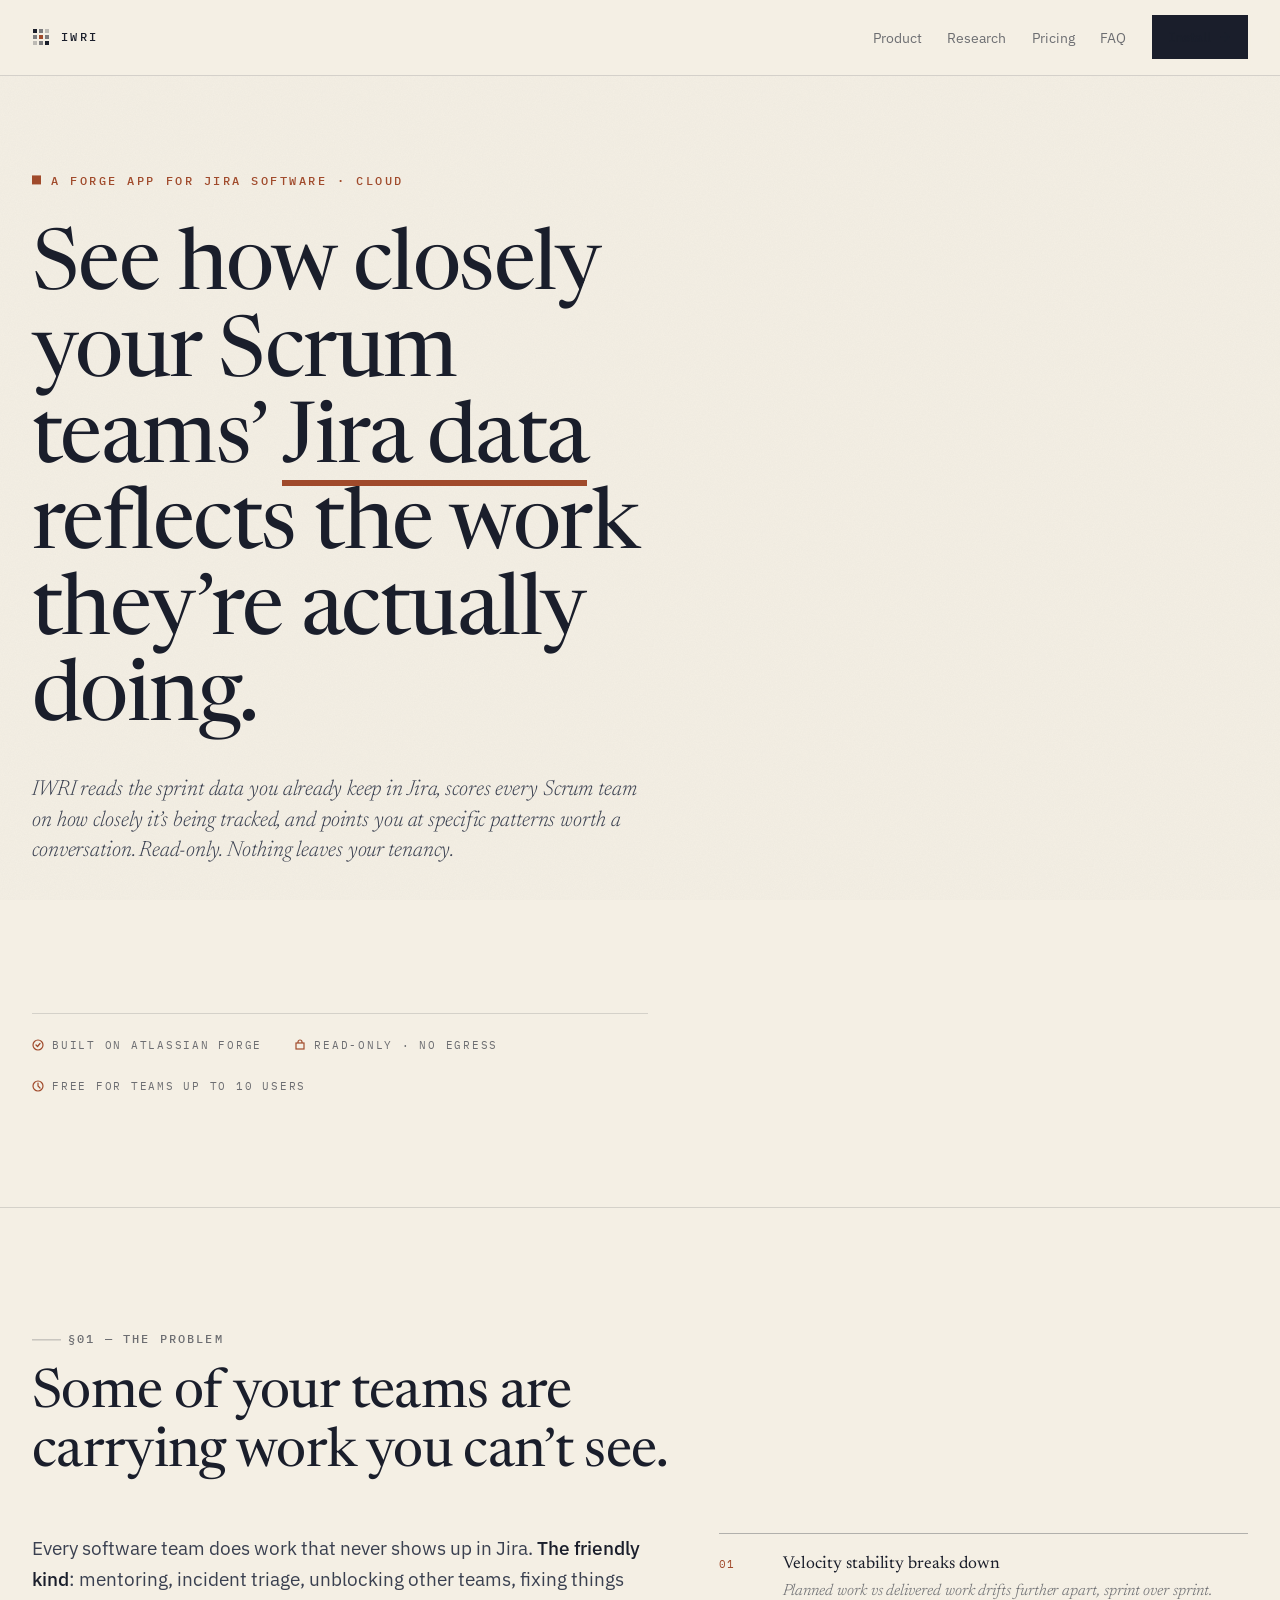
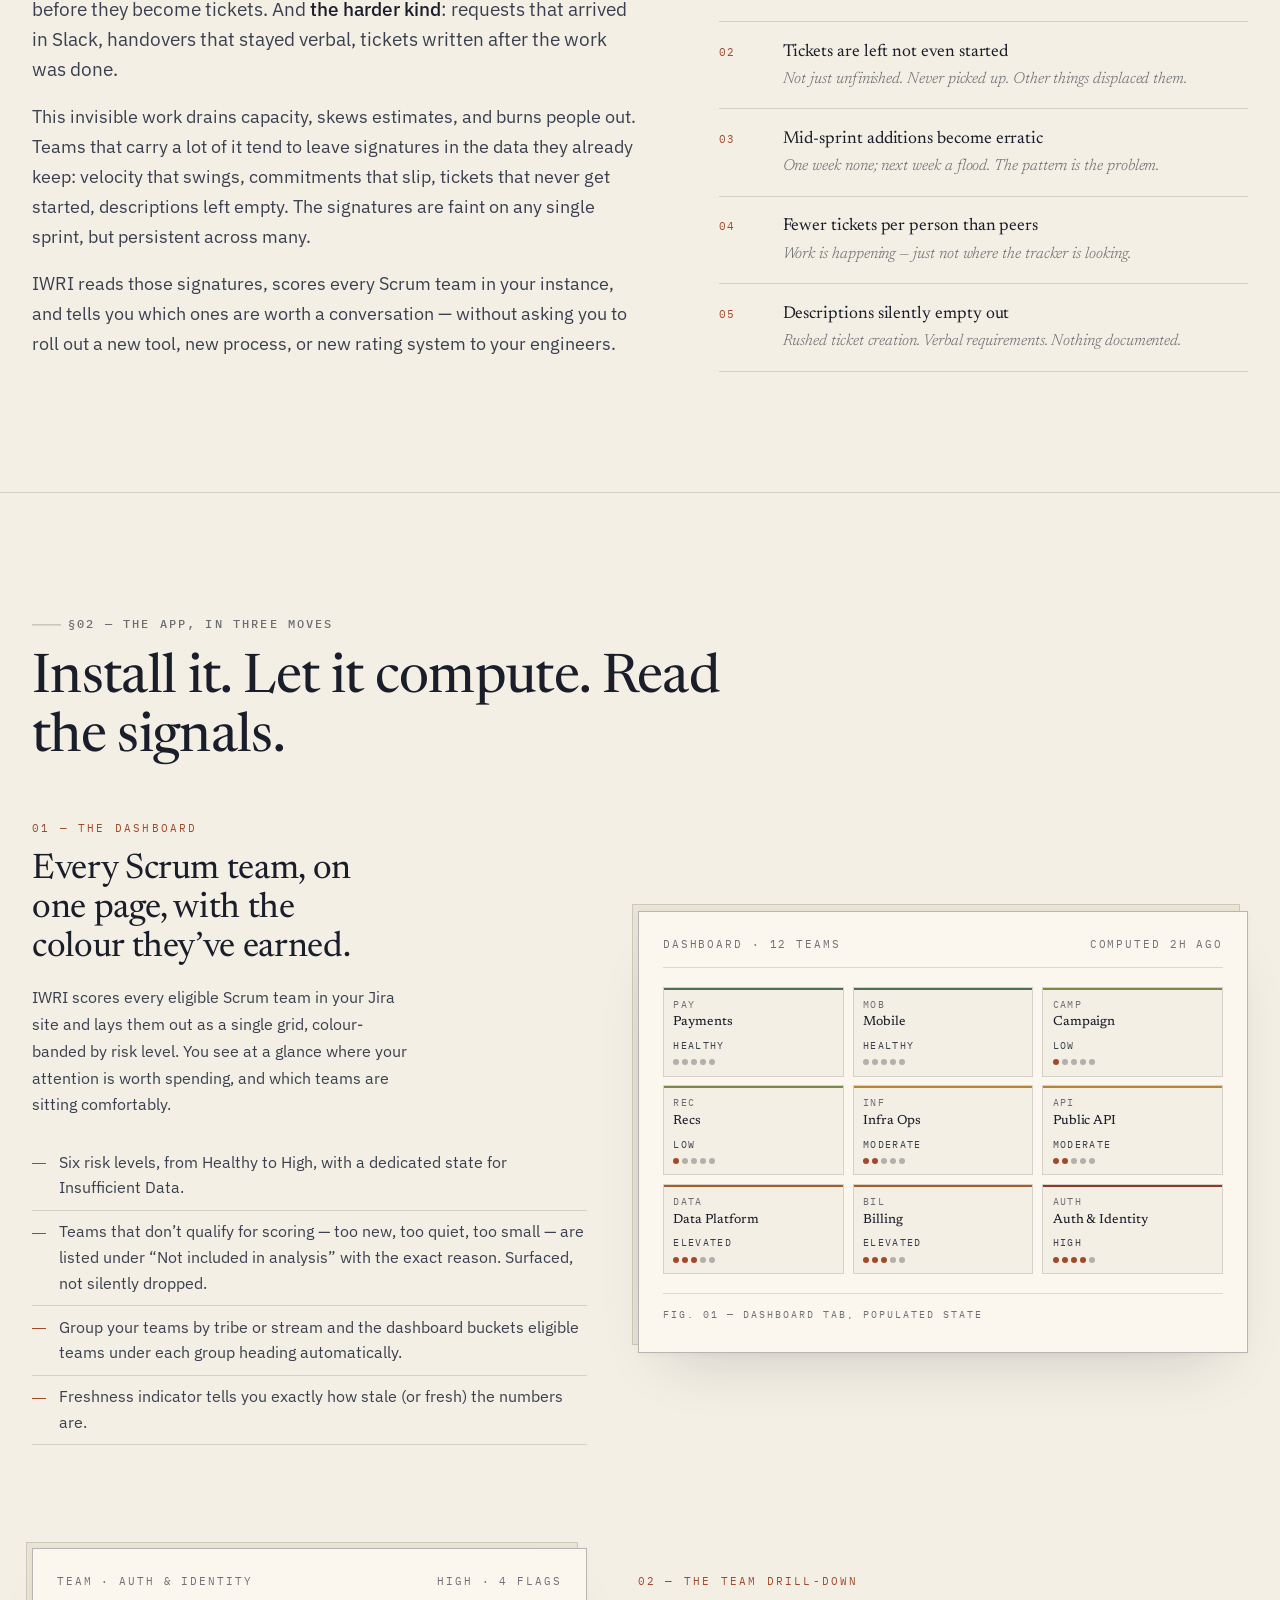
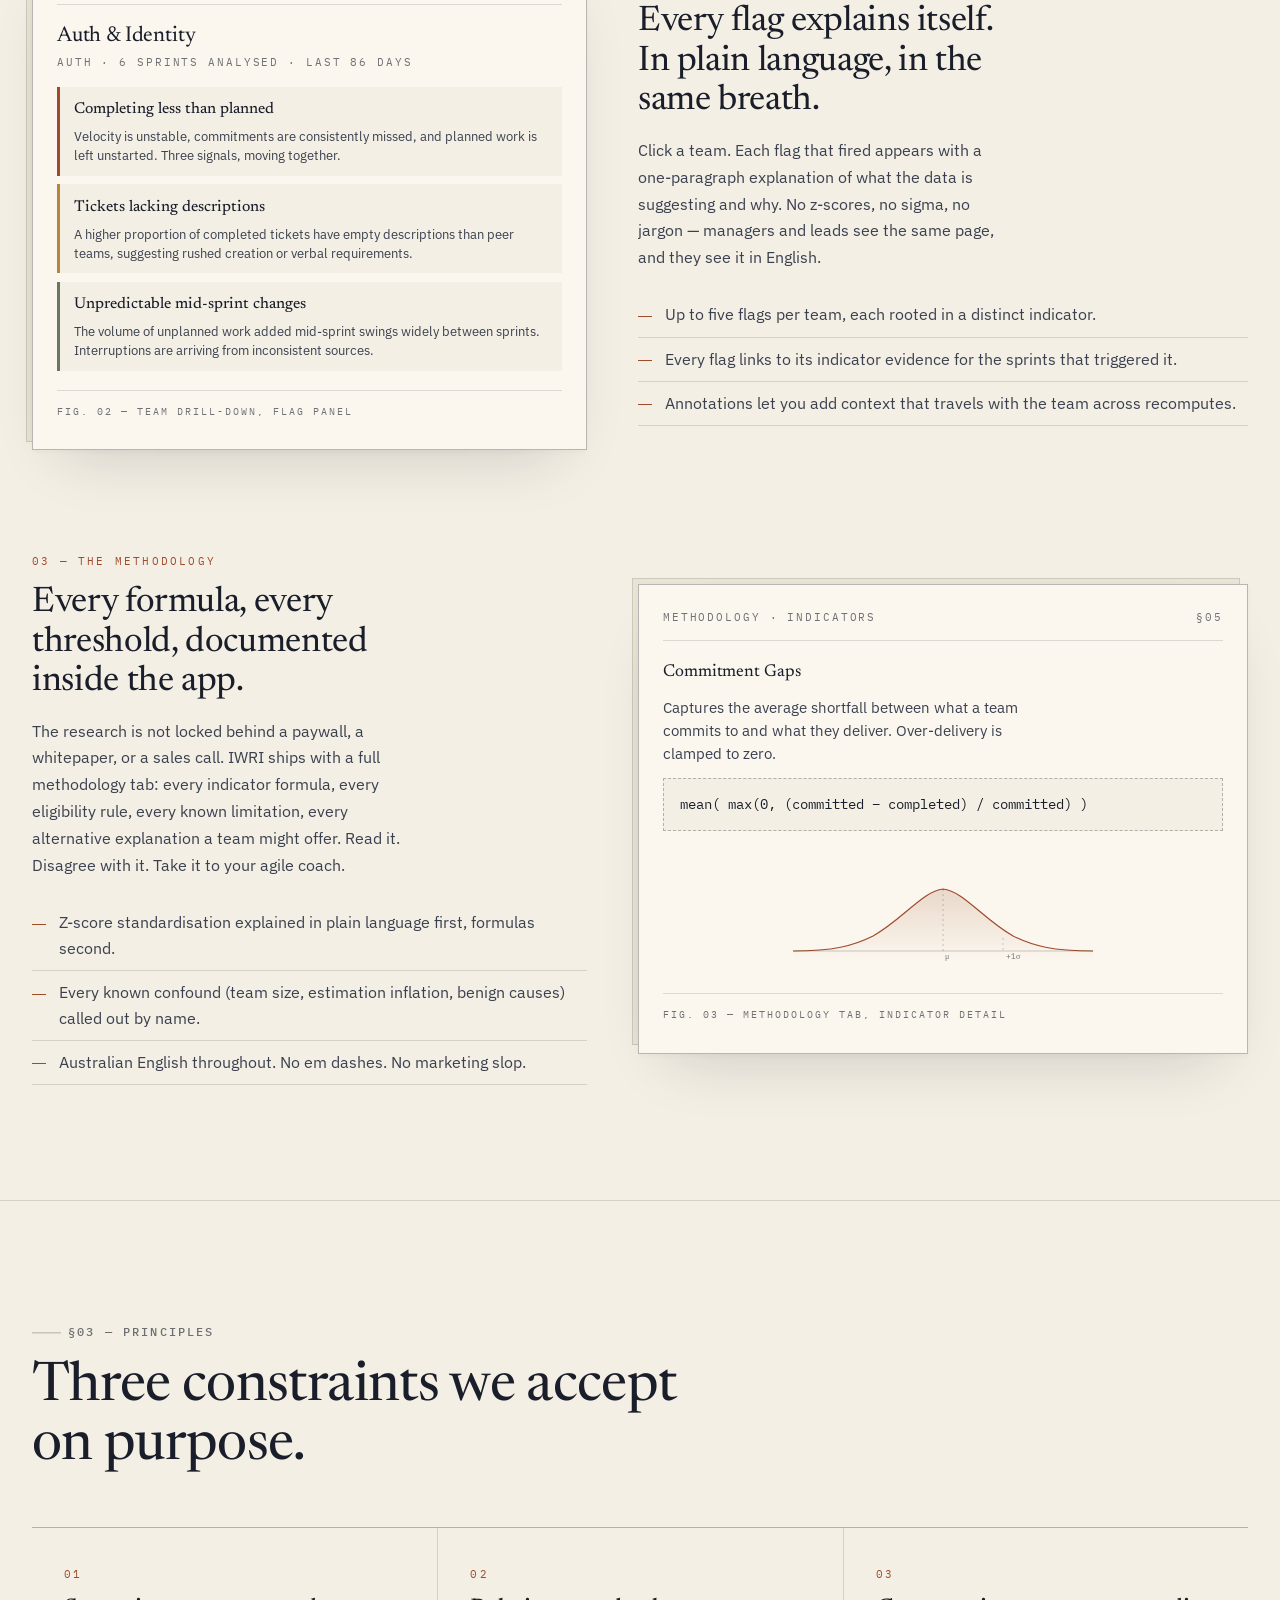
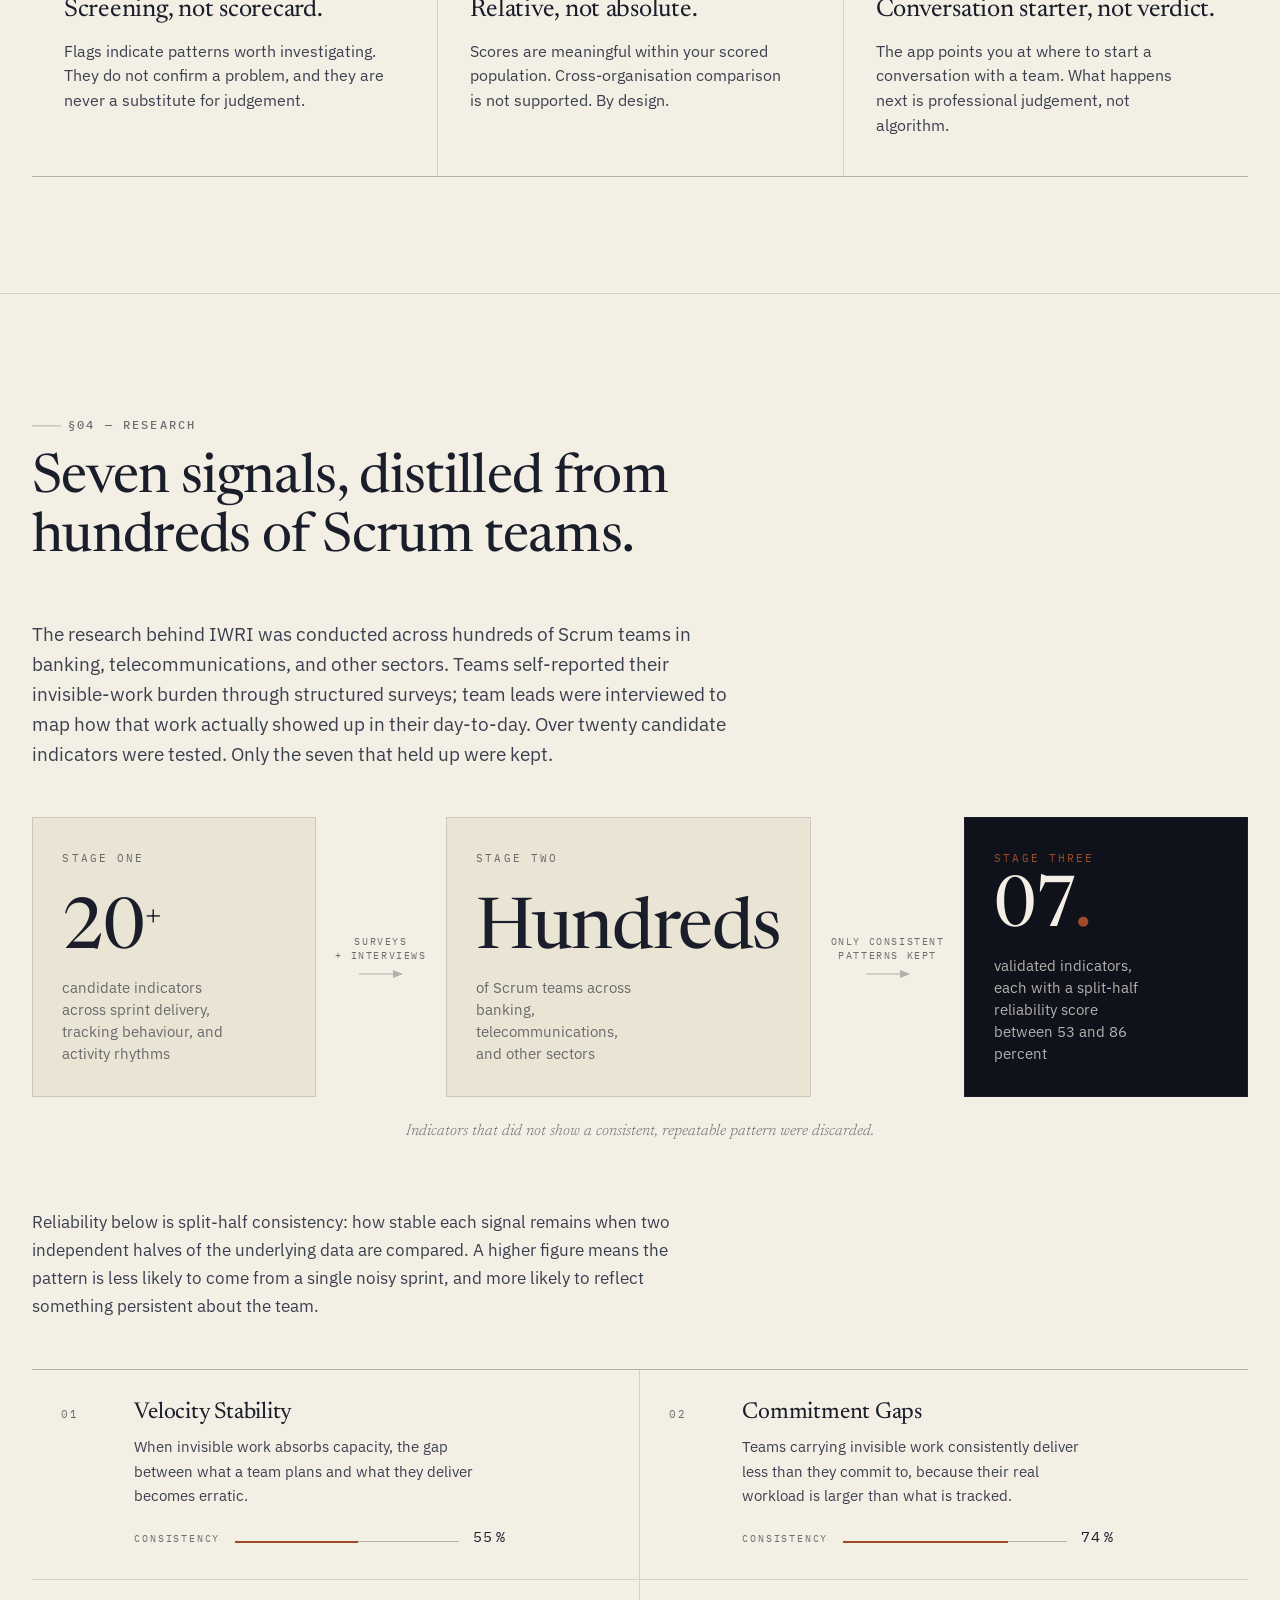
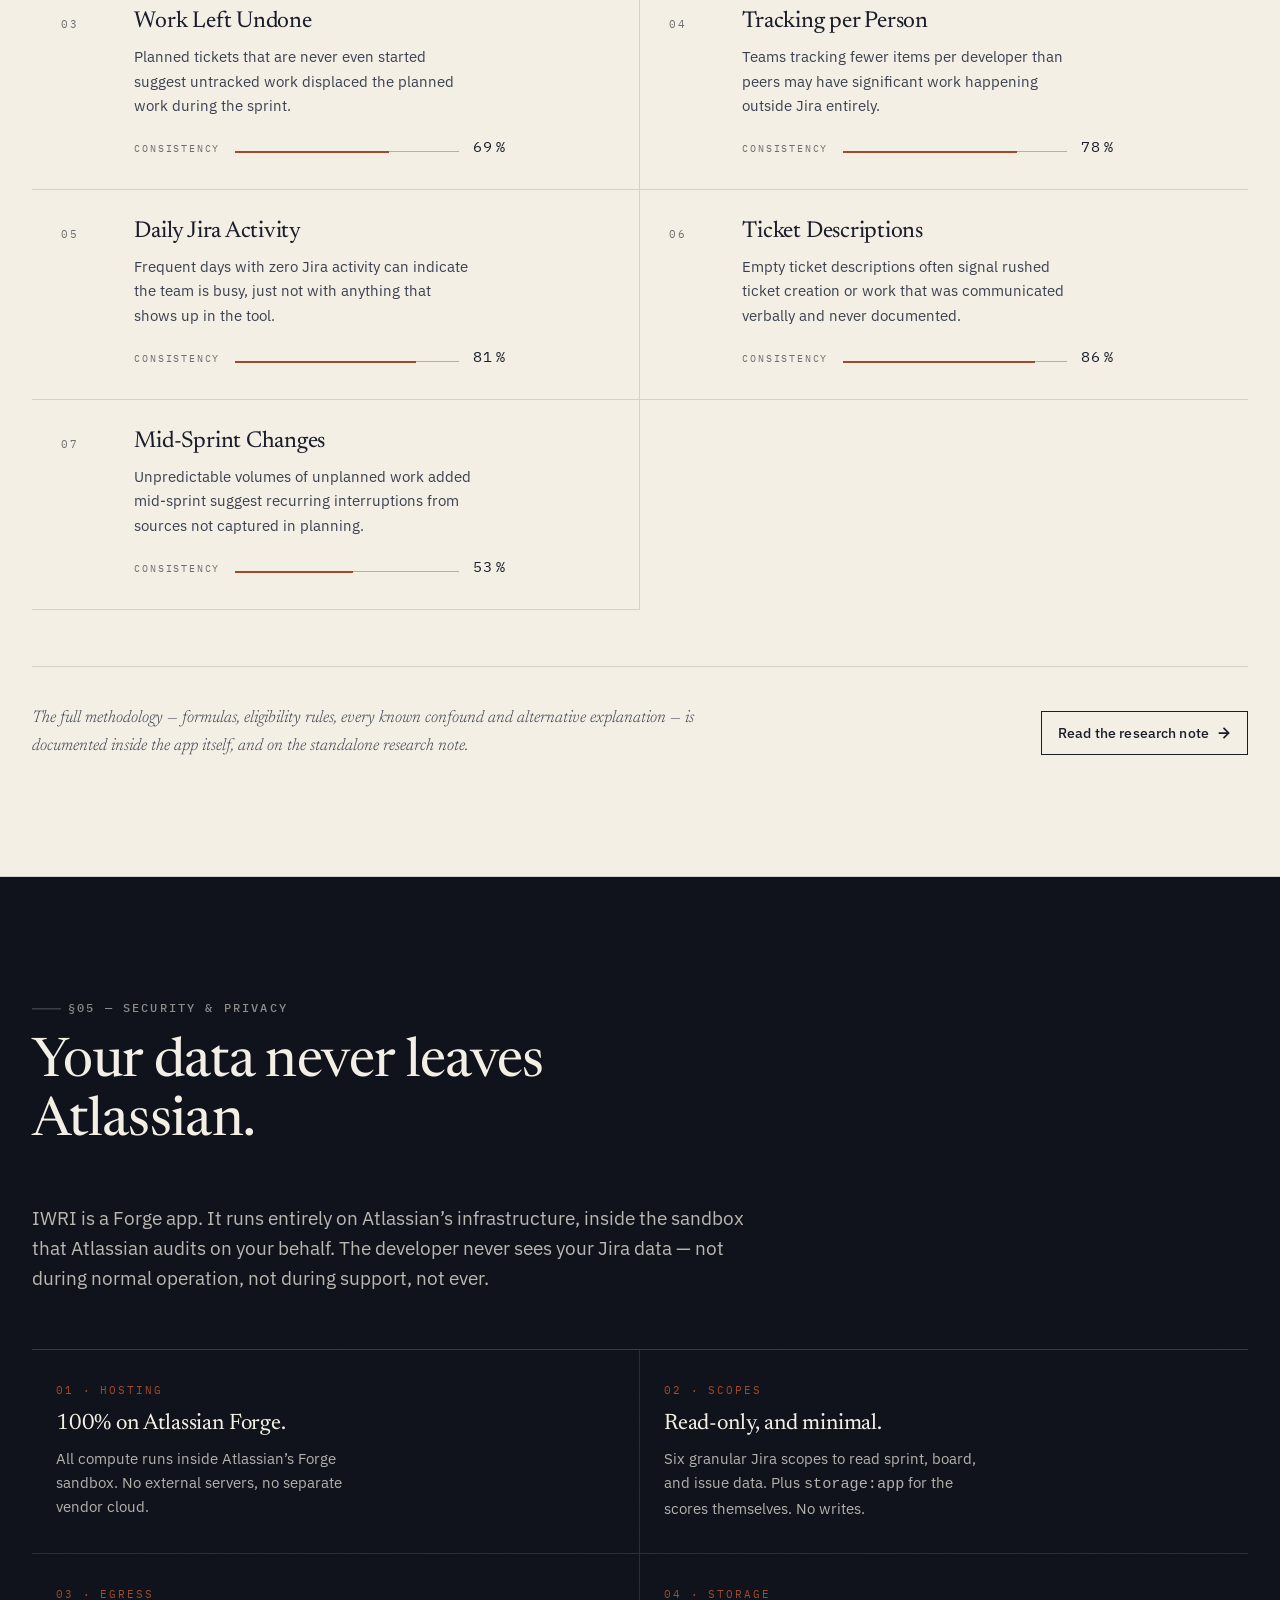
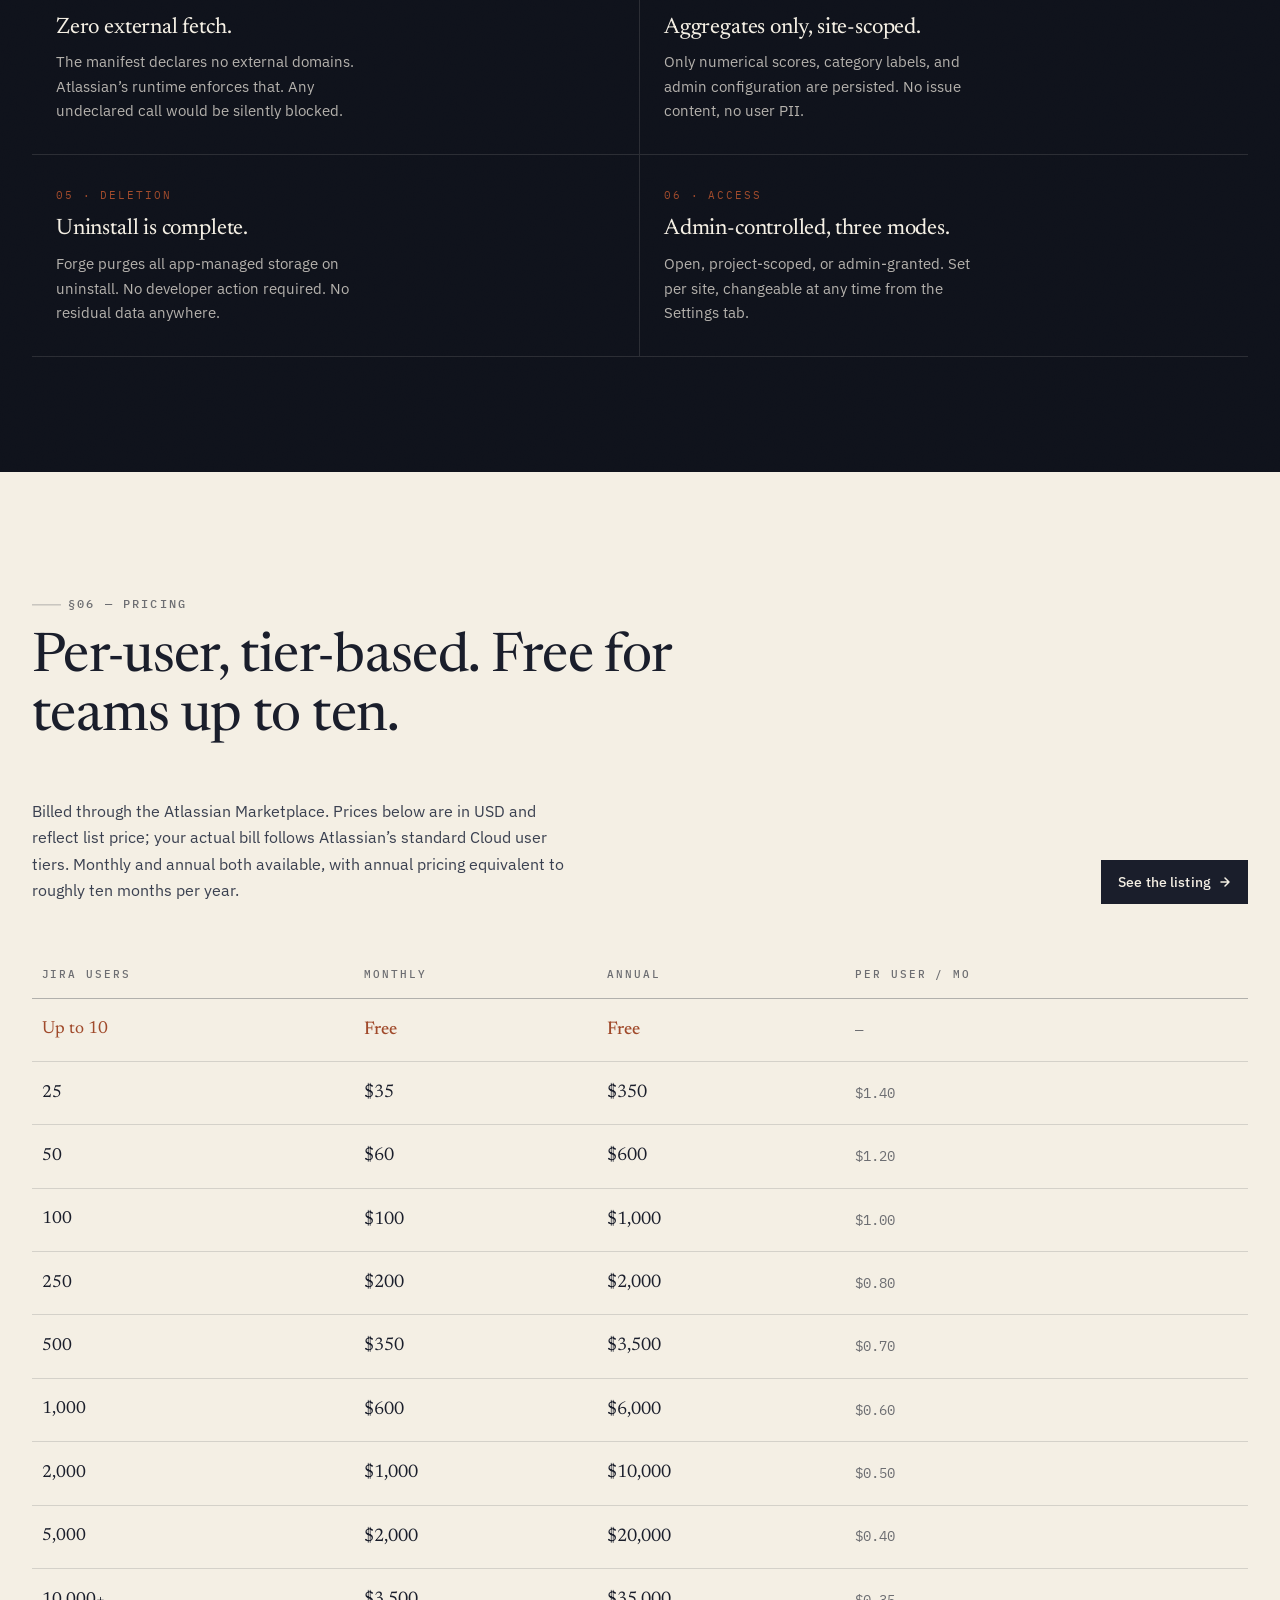
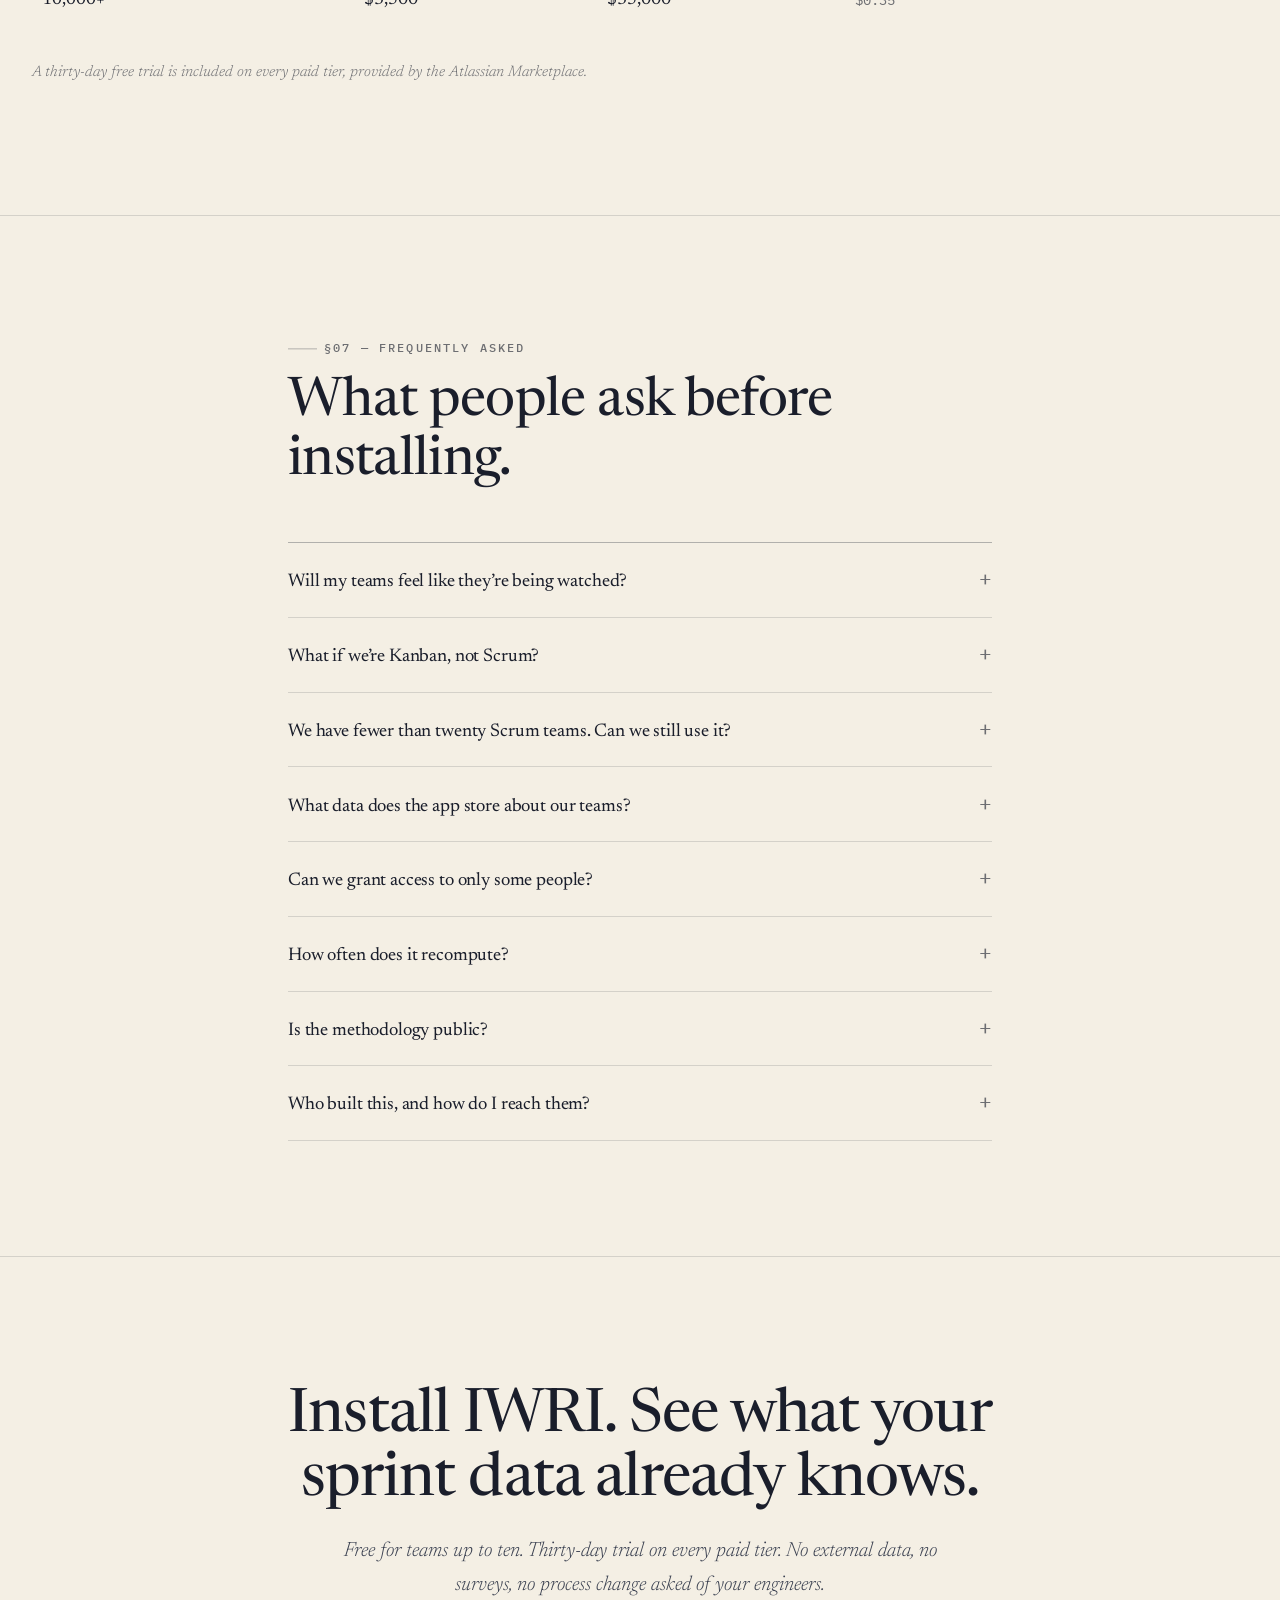
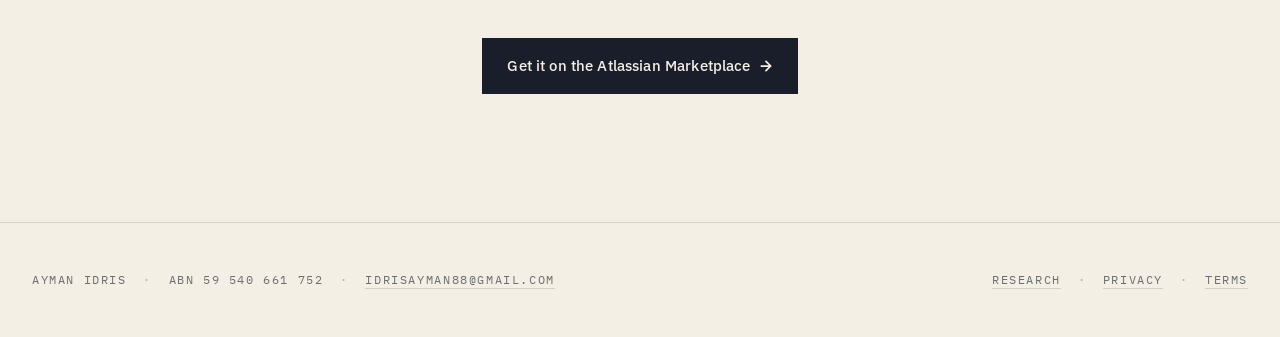
==== commit 7969d626: "docs: align docs.html and about.html with shipped behaviour Mirror updates from the iwri source repo" ====
--- a/about.html
+++ b/about.html
@@ -1356,7 +1356,8 @@
           </p>
           <ul>
             <li>Six risk levels, from Healthy to High, with a dedicated state for Insufficient Data.</li>
-            <li>Teams with fewer than three active developers are surfaced, not hidden.</li>
+            <li>Teams that don&rsquo;t qualify for scoring &mdash; too new, too quiet, too small &mdash; are listed under &ldquo;Not included in analysis&rdquo; with the exact reason. Surfaced, not silently dropped.</li>
+            <li>Group your teams by tribe or stream and the dashboard buckets eligible teams under each group heading automatically.</li>
             <li>Freshness indicator tells you exactly how stale (or fresh) the numbers are.</li>
           </ul>
         </div>
